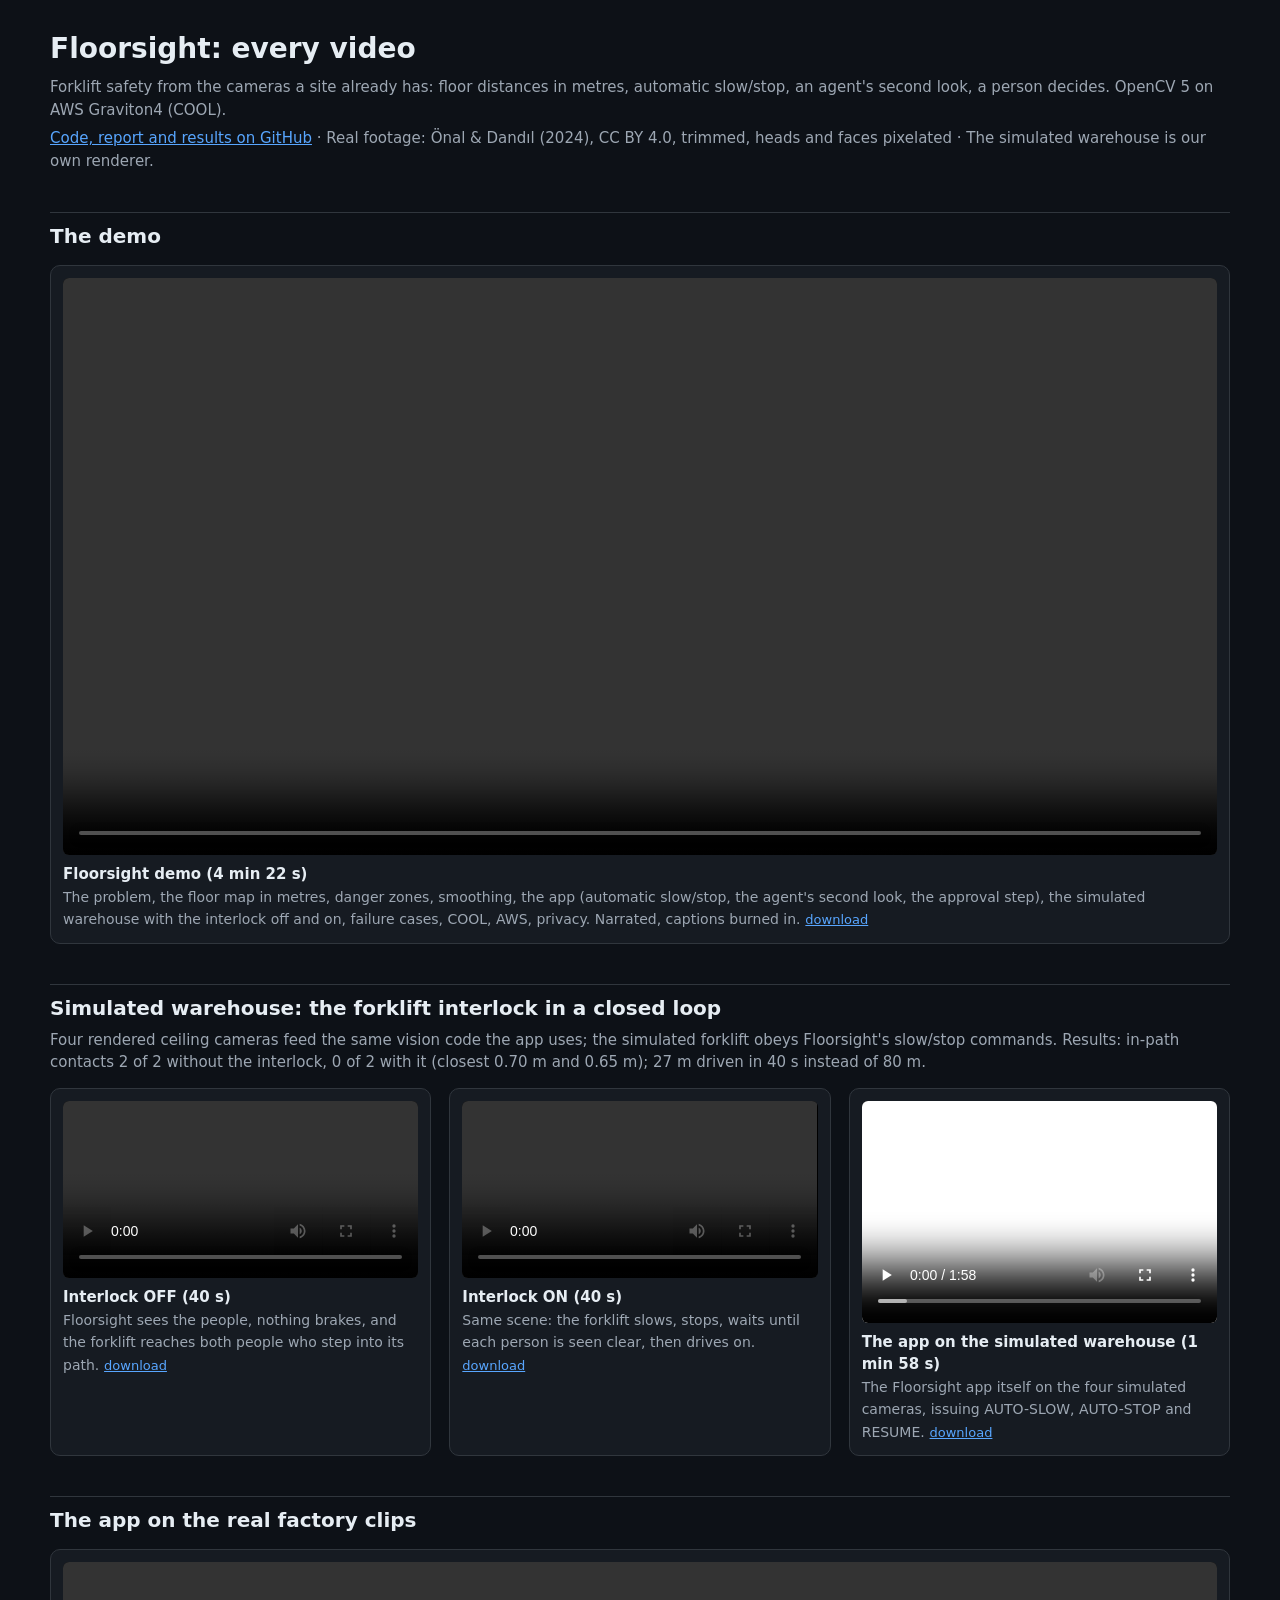
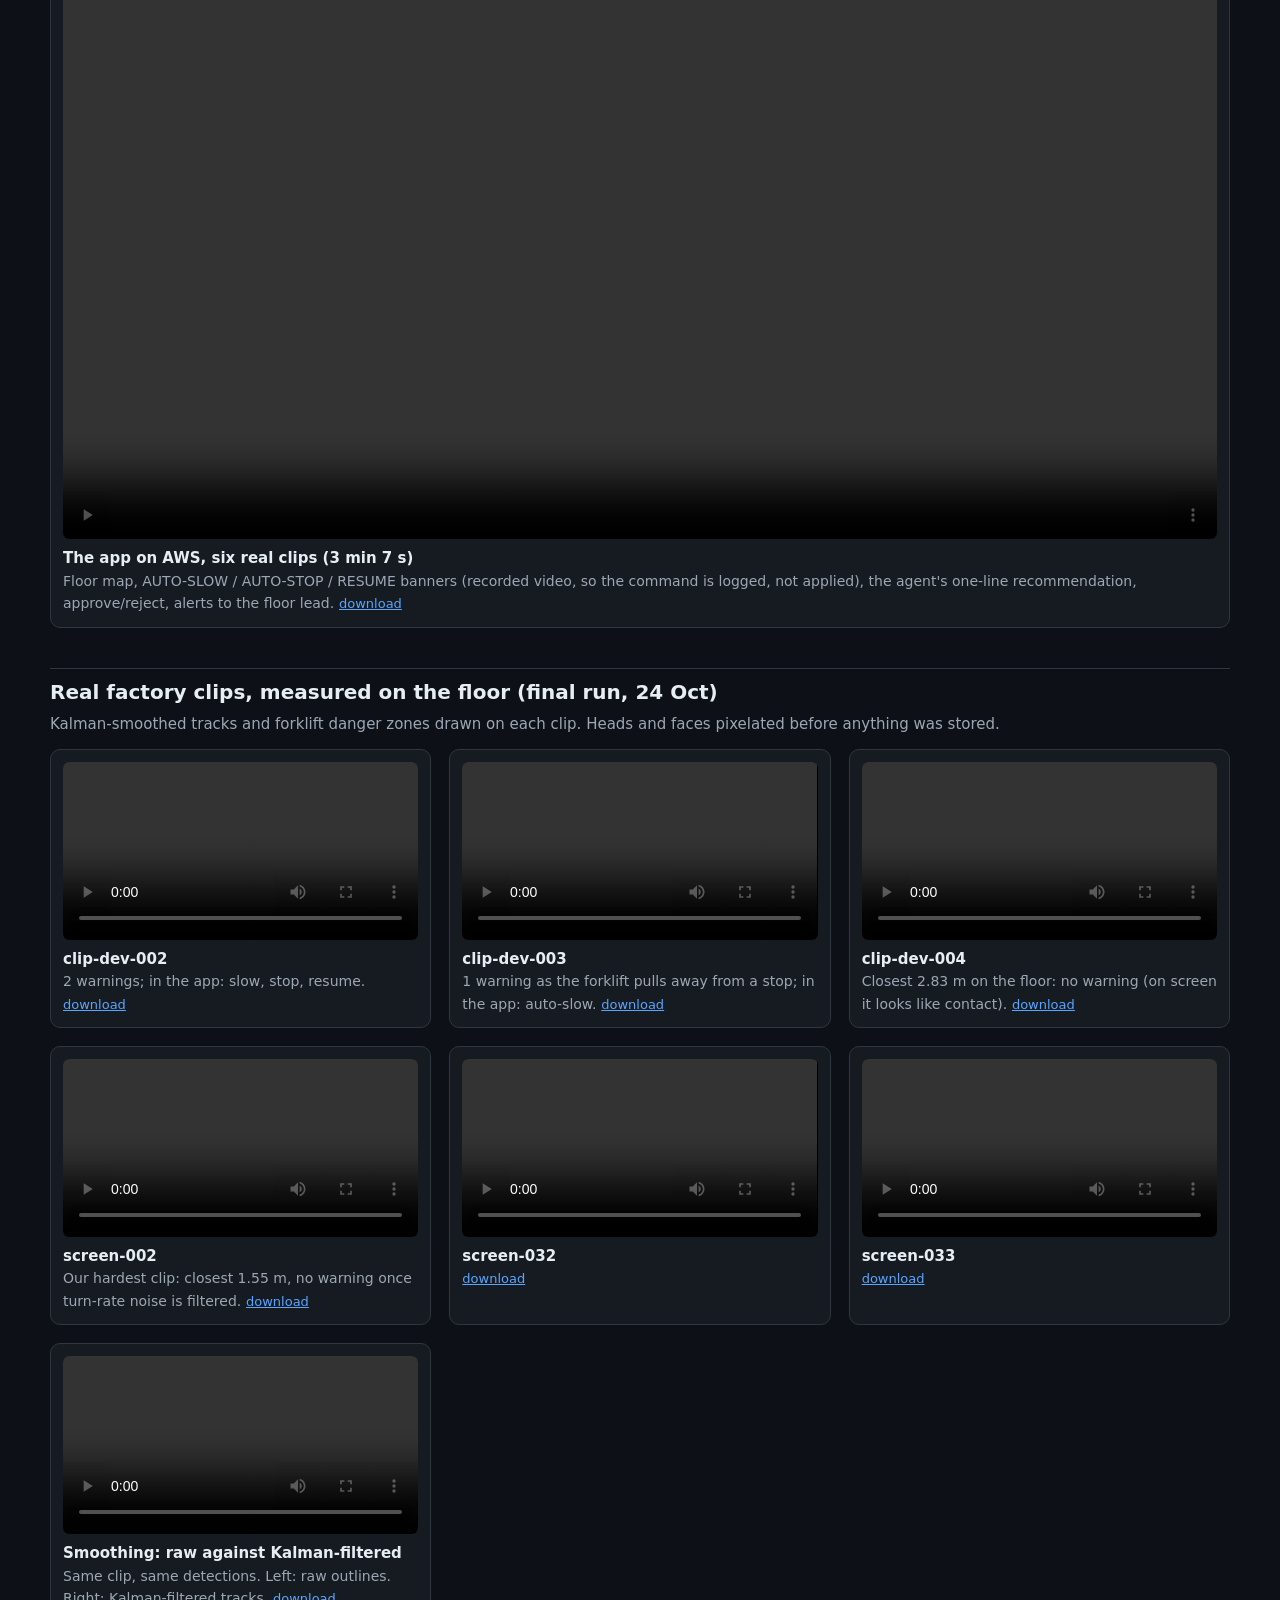
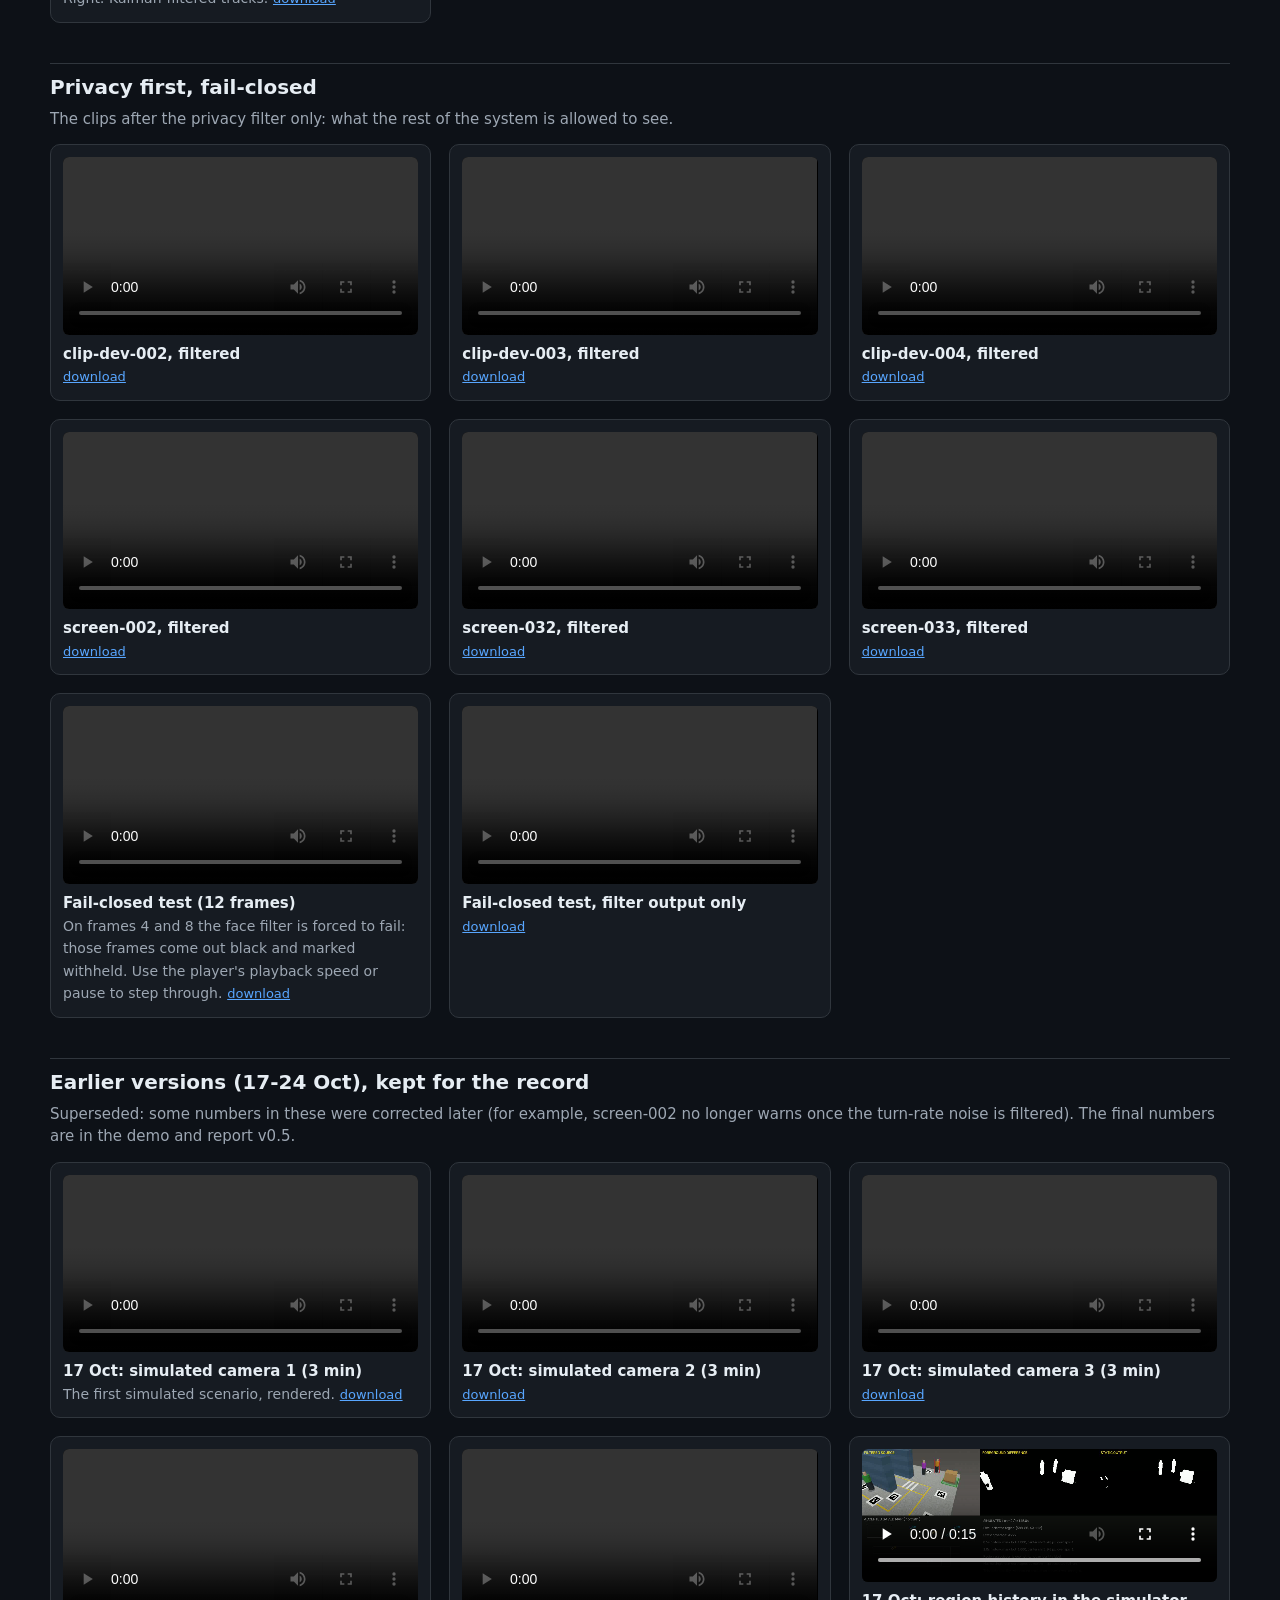
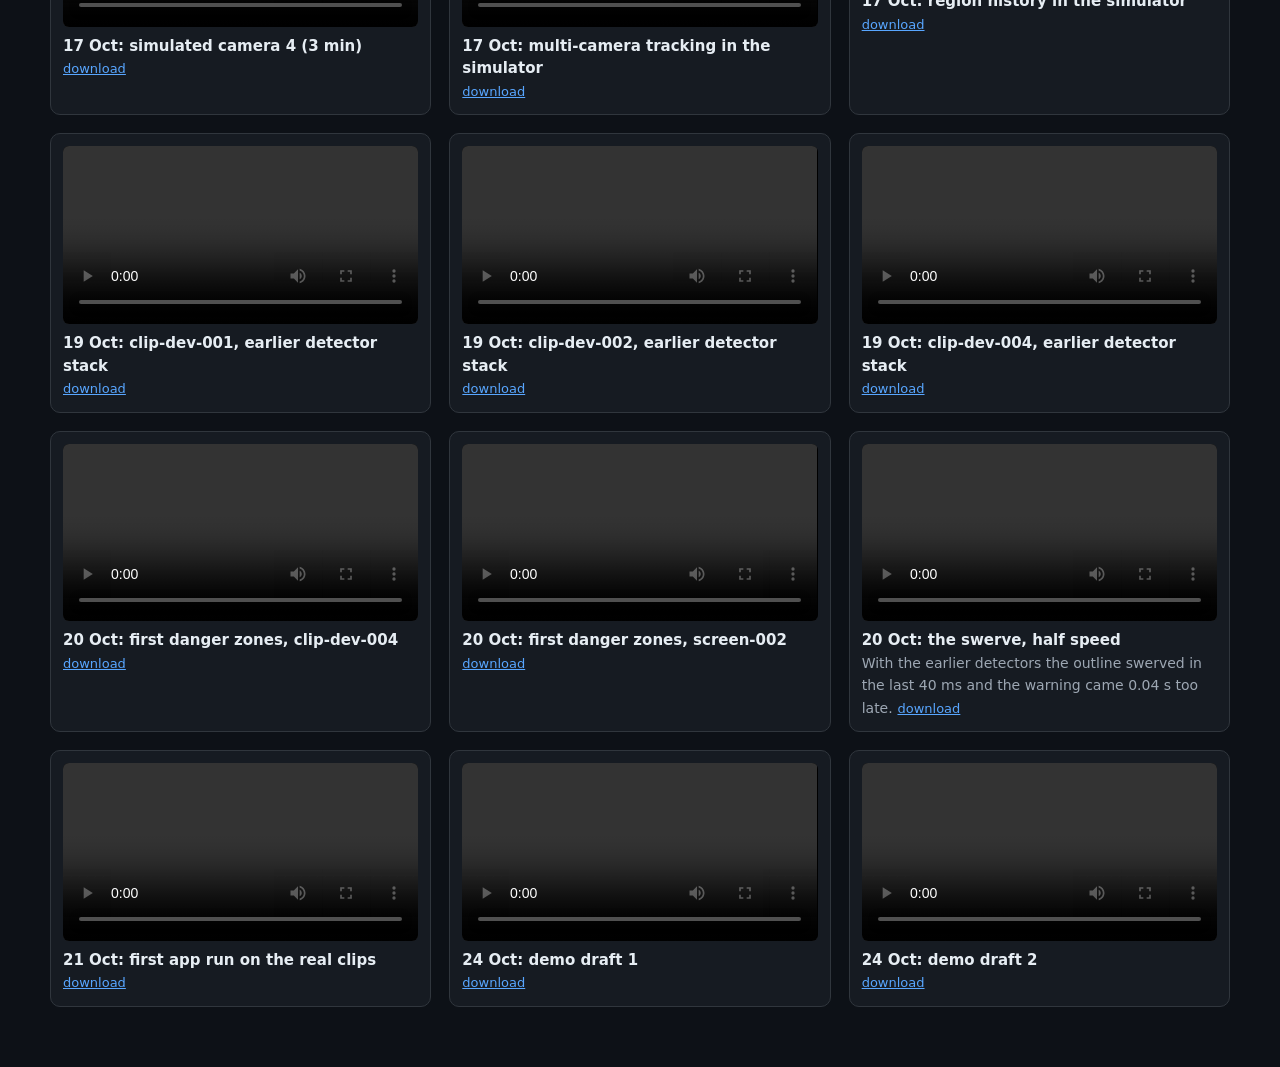
==== index.html @ c52cb573 "Show every video: browser player page, moving previews, playable simulator videos - README: a moving" ====
<!doctype html>
<html lang="en"><head><meta charset="utf-8"><meta name="viewport" content="width=device-width, initial-scale=1">
<title>Floorsight: every video</title>
<style>
  :root{color-scheme:dark}
  body{margin:0;background:#0d1117;color:#e6edf3;font:15px/1.5 system-ui,-apple-system,Segoe UI,Roboto,sans-serif}
  main{max-width:1180px;margin:0 auto;padding:28px 20px 60px}
  h1{font-size:28px;margin:0 0 6px} h2{font-size:20px;margin:40px 0 6px;padding-top:8px;border-top:1px solid #30363d}
  .lead{color:#9da7b3;margin:0 0 6px} a{color:#58a6ff}
  .grid{display:grid;grid-template-columns:repeat(auto-fill,minmax(340px,1fr));gap:18px;margin-top:14px}
  .grid.wide{grid-template-columns:1fr}
  figure{margin:0;background:#161b22;border:1px solid #30363d;border-radius:10px;padding:12px;scroll-margin-top:16px}
  figure:target{border-color:#58a6ff;box-shadow:0 0 0 2px #58a6ff55}
  video{width:100%;border-radius:6px;background:#000;display:block}
  figcaption{margin-top:8px} figcaption b{display:block} figcaption span{color:#9da7b3;font-size:14px}
  .dl{font-size:13px}
</style></head><body><main>
<h1>Floorsight: every video</h1>
<p class="lead">Forklift safety from the cameras a site already has: floor distances in metres, automatic slow/stop, an agent's
second look, a person decides. OpenCV 5 on AWS Graviton4 (COOL).</p>
<p class="lead"><a href= + REPO + >Code, report and results on GitHub</a> · Real footage: Önal &amp; Dandıl (2024), CC BY 4.0,
trimmed, heads and faces pixelated · The simulated warehouse is our own renderer.</p>

<h2>The demo</h2>
<div class="grid wide">
<figure id="demo"><video controls preload="metadata" playsinline src="videos/floorsight-demo.mp4"></video><figcaption><b>Floorsight demo (4 min 22 s)</b><span>The problem, the floor map in metres, danger zones, smoothing, the app (automatic slow/stop, the agent&#x27;s second look, the approval step), the simulated warehouse with the interlock off and on, failure cases, COOL, AWS, privacy. Narrated, captions burned in.</span> <a class="dl" href="videos/floorsight-demo.mp4" download>download</a></figcaption></figure>
</div>
<h2>Simulated warehouse: the forklift interlock in a closed loop</h2>
<p class="lead">Four rendered ceiling cameras feed the same vision code the app uses; the simulated forklift obeys Floorsight&#x27;s slow/stop commands. Results: in-path contacts 2 of 2 without the interlock, 0 of 2 with it (closest 0.70 m and 0.65 m); 27 m driven in 40 s instead of 80 m.</p>
<div class="grid">
<figure id="sim-off"><video controls preload="metadata" playsinline src="videos/simulator/interlock-off.mp4"></video><figcaption><b>Interlock OFF (40 s)</b><span>Floorsight sees the people, nothing brakes, and the forklift reaches both people who step into its path.</span> <a class="dl" href="videos/simulator/interlock-off.mp4" download>download</a></figcaption></figure>
<figure id="sim-on"><video controls preload="metadata" playsinline src="videos/simulator/interlock-on.mp4"></video><figcaption><b>Interlock ON (40 s)</b><span>Same scene: the forklift slows, stops, waits until each person is seen clear, then drives on.</span> <a class="dl" href="videos/simulator/interlock-on.mp4" download>download</a></figcaption></figure>
<figure id="app-sim"><video controls preload="metadata" playsinline src="videos/app/app-simulator.webm"></video><figcaption><b>The app on the simulated warehouse (1 min 58 s)</b><span>The Floorsight app itself on the four simulated cameras, issuing AUTO-SLOW, AUTO-STOP and RESUME.</span> <a class="dl" href="videos/app/app-simulator.webm" download>download</a></figcaption></figure>
</div>
<h2>The app on the real factory clips</h2>
<div class="grid wide">
<figure id="app-real"><video controls preload="metadata" playsinline src="videos/app/app-real-clips.webm"></video><figcaption><b>The app on AWS, six real clips (3 min 7 s)</b><span>Floor map, AUTO-SLOW / AUTO-STOP / RESUME banners (recorded video, so the command is logged, not applied), the agent&#x27;s one-line recommendation, approve/reject, alerts to the floor lead.</span> <a class="dl" href="videos/app/app-real-clips.webm" download>download</a></figcaption></figure>
</div>
<h2>Real factory clips, measured on the floor (final run, 24 Oct)</h2>
<p class="lead">Kalman-smoothed tracks and forklift danger zones drawn on each clip. Heads and faces pixelated before anything was stored.</p>
<div class="grid">
<figure id="overlay-clip-dev-002"><video controls preload="metadata" playsinline src="videos/real-clips/clip-dev-002-overlay.mp4"></video><figcaption><b>clip-dev-002</b><span>2 warnings; in the app: slow, stop, resume.</span> <a class="dl" href="videos/real-clips/clip-dev-002-overlay.mp4" download>download</a></figcaption></figure>
<figure id="overlay-clip-dev-003"><video controls preload="metadata" playsinline src="videos/real-clips/clip-dev-003-overlay.mp4"></video><figcaption><b>clip-dev-003</b><span>1 warning as the forklift pulls away from a stop; in the app: auto-slow.</span> <a class="dl" href="videos/real-clips/clip-dev-003-overlay.mp4" download>download</a></figcaption></figure>
<figure id="overlay-clip-dev-004"><video controls preload="metadata" playsinline src="videos/real-clips/clip-dev-004-overlay.mp4"></video><figcaption><b>clip-dev-004</b><span>Closest 2.83 m on the floor: no warning (on screen it looks like contact).</span> <a class="dl" href="videos/real-clips/clip-dev-004-overlay.mp4" download>download</a></figcaption></figure>
<figure id="overlay-screen-002"><video controls preload="metadata" playsinline src="videos/real-clips/screen-002-overlay.mp4"></video><figcaption><b>screen-002</b><span>Our hardest clip: closest 1.55 m, no warning once turn-rate noise is filtered.</span> <a class="dl" href="videos/real-clips/screen-002-overlay.mp4" download>download</a></figcaption></figure>
<figure id="overlay-screen-032"><video controls preload="metadata" playsinline src="videos/real-clips/screen-032-overlay.mp4"></video><figcaption><b>screen-032</b> <a class="dl" href="videos/real-clips/screen-032-overlay.mp4" download>download</a></figcaption></figure>
<figure id="overlay-screen-033"><video controls preload="metadata" playsinline src="videos/real-clips/screen-033-overlay.mp4"></video><figcaption><b>screen-033</b> <a class="dl" href="videos/real-clips/screen-033-overlay.mp4" download>download</a></figcaption></figure>
<figure id="smoothing"><video controls preload="metadata" playsinline src="videos/smoothing/screen-002-raw-vs-smoothed.mp4"></video><figcaption><b>Smoothing: raw against Kalman-filtered</b><span>Same clip, same detections. Left: raw outlines. Right: Kalman-filtered tracks.</span> <a class="dl" href="videos/smoothing/screen-002-raw-vs-smoothed.mp4" download>download</a></figcaption></figure>
</div>
<h2>Privacy first, fail-closed</h2>
<p class="lead">The clips after the privacy filter only: what the rest of the system is allowed to see.</p>
<div class="grid">
<figure id="filtered-clip-dev-002"><video controls preload="metadata" playsinline src="videos/real-clips/privacy-filtered/clip-dev-002-filtered.mp4"></video><figcaption><b>clip-dev-002, filtered</b> <a class="dl" href="videos/real-clips/privacy-filtered/clip-dev-002-filtered.mp4" download>download</a></figcaption></figure>
<figure id="filtered-clip-dev-003"><video controls preload="metadata" playsinline src="videos/real-clips/privacy-filtered/clip-dev-003-filtered.mp4"></video><figcaption><b>clip-dev-003, filtered</b> <a class="dl" href="videos/real-clips/privacy-filtered/clip-dev-003-filtered.mp4" download>download</a></figcaption></figure>
<figure id="filtered-clip-dev-004"><video controls preload="metadata" playsinline src="videos/real-clips/privacy-filtered/clip-dev-004-filtered.mp4"></video><figcaption><b>clip-dev-004, filtered</b> <a class="dl" href="videos/real-clips/privacy-filtered/clip-dev-004-filtered.mp4" download>download</a></figcaption></figure>
<figure id="filtered-screen-002"><video controls preload="metadata" playsinline src="videos/real-clips/privacy-filtered/screen-002-filtered.mp4"></video><figcaption><b>screen-002, filtered</b> <a class="dl" href="videos/real-clips/privacy-filtered/screen-002-filtered.mp4" download>download</a></figcaption></figure>
<figure id="filtered-screen-032"><video controls preload="metadata" playsinline src="videos/real-clips/privacy-filtered/screen-032-filtered.mp4"></video><figcaption><b>screen-032, filtered</b> <a class="dl" href="videos/real-clips/privacy-filtered/screen-032-filtered.mp4" download>download</a></figcaption></figure>
<figure id="filtered-screen-033"><video controls preload="metadata" playsinline src="videos/real-clips/privacy-filtered/screen-033-filtered.mp4"></video><figcaption><b>screen-033, filtered</b> <a class="dl" href="videos/real-clips/privacy-filtered/screen-033-filtered.mp4" download>download</a></figcaption></figure>
<figure id="fail-closed"><video controls preload="metadata" playsinline src="videos/real-clips/fail-closed-test-overlay.mp4"></video><figcaption><b>Fail-closed test (12 frames)</b><span>On frames 4 and 8 the face filter is forced to fail: those frames come out black and marked withheld. Use the player&#x27;s playback speed or pause to step through.</span> <a class="dl" href="videos/real-clips/fail-closed-test-overlay.mp4" download>download</a></figcaption></figure>
<figure id="fail-closed-filtered"><video controls preload="metadata" playsinline src="videos/real-clips/privacy-filtered/fail-closed-test-filtered.mp4"></video><figcaption><b>Fail-closed test, filter output only</b> <a class="dl" href="videos/real-clips/privacy-filtered/fail-closed-test-filtered.mp4" download>download</a></figcaption></figure>
</div>
<h2>Earlier versions (17-24 Oct), kept for the record</h2>
<p class="lead">Superseded: some numbers in these were corrected later (for example, screen-002 no longer warns once the turn-rate noise is filtered). The final numbers are in the demo and report v0.5.</p>
<div class="grid">
<figure id="cameras-demo_001"><video controls preload="metadata" playsinline src="videos/simulator/cameras-demo_001/cam1.mp4"></video><figcaption><b>17 Oct: simulated camera 1 (3 min)</b><span>The first simulated scenario, rendered.</span> <a class="dl" href="videos/simulator/cameras-demo_001/cam1.mp4" download>download</a></figcaption></figure>
<figure id="cameras-demo_001-cam2"><video controls preload="metadata" playsinline src="videos/simulator/cameras-demo_001/cam2.mp4"></video><figcaption><b>17 Oct: simulated camera 2 (3 min)</b> <a class="dl" href="videos/simulator/cameras-demo_001/cam2.mp4" download>download</a></figcaption></figure>
<figure id="cameras-demo_001-cam3"><video controls preload="metadata" playsinline src="videos/simulator/cameras-demo_001/cam3.mp4"></video><figcaption><b>17 Oct: simulated camera 3 (3 min)</b> <a class="dl" href="videos/simulator/cameras-demo_001/cam3.mp4" download>download</a></figcaption></figure>
<figure id="cameras-demo_001-cam4"><video controls preload="metadata" playsinline src="videos/simulator/cameras-demo_001/cam4.mp4"></video><figcaption><b>17 Oct: simulated camera 4 (3 min)</b> <a class="dl" href="videos/simulator/cameras-demo_001/cam4.mp4" download>download</a></figcaption></figure>
<figure id="e-2026-10-17-simulator-tracking"><video controls preload="metadata" playsinline src="videos/earlier/2026-10-17-simulator-tracking.mp4"></video><figcaption><b>17 Oct: multi-camera tracking in the simulator</b> <a class="dl" href="videos/earlier/2026-10-17-simulator-tracking.mp4" download>download</a></figcaption></figure>
<figure id="e-2026-10-17-simulator-region-history"><video controls preload="metadata" playsinline src="videos/earlier/2026-10-17-simulator-region-history.webm"></video><figcaption><b>17 Oct: region history in the simulator</b> <a class="dl" href="videos/earlier/2026-10-17-simulator-region-history.webm" download>download</a></figcaption></figure>
<figure id="e-2026-10-19-clip-dev-001-overlay"><video controls preload="metadata" playsinline src="videos/earlier/2026-10-19-clip-dev-001-overlay.mp4"></video><figcaption><b>19 Oct: clip-dev-001, earlier detector stack</b> <a class="dl" href="videos/earlier/2026-10-19-clip-dev-001-overlay.mp4" download>download</a></figcaption></figure>
<figure id="e-2026-10-19-clip-dev-002-overlay"><video controls preload="metadata" playsinline src="videos/earlier/2026-10-19-clip-dev-002-overlay.mp4"></video><figcaption><b>19 Oct: clip-dev-002, earlier detector stack</b> <a class="dl" href="videos/earlier/2026-10-19-clip-dev-002-overlay.mp4" download>download</a></figcaption></figure>
<figure id="e-2026-10-19-clip-dev-004-overlay"><video controls preload="metadata" playsinline src="videos/earlier/2026-10-19-clip-dev-004-overlay.mp4"></video><figcaption><b>19 Oct: clip-dev-004, earlier detector stack</b> <a class="dl" href="videos/earlier/2026-10-19-clip-dev-004-overlay.mp4" download>download</a></figcaption></figure>
<figure id="e-2026-10-20-clip-dev-004-zone"><video controls preload="metadata" playsinline src="videos/earlier/2026-10-20-clip-dev-004-zone.mp4"></video><figcaption><b>20 Oct: first danger zones, clip-dev-004</b> <a class="dl" href="videos/earlier/2026-10-20-clip-dev-004-zone.mp4" download>download</a></figcaption></figure>
<figure id="e-2026-10-20-screen-002-zone"><video controls preload="metadata" playsinline src="videos/earlier/2026-10-20-screen-002-zone.mp4"></video><figcaption><b>20 Oct: first danger zones, screen-002</b> <a class="dl" href="videos/earlier/2026-10-20-screen-002-zone.mp4" download>download</a></figcaption></figure>
<figure id="e-2026-10-20-screen-002-swerve-halfspeed"><video controls preload="metadata" playsinline src="videos/earlier/2026-10-20-screen-002-swerve-halfspeed.mp4"></video><figcaption><b>20 Oct: the swerve, half speed</b><span>With the earlier detectors the outline swerved in the last 40 ms and the warning came 0.04 s too late.</span> <a class="dl" href="videos/earlier/2026-10-20-screen-002-swerve-halfspeed.mp4" download>download</a></figcaption></figure>
<figure id="e-2026-10-21-app-run"><video controls preload="metadata" playsinline src="videos/earlier/2026-10-21-app-run.mp4"></video><figcaption><b>21 Oct: first app run on the real clips</b> <a class="dl" href="videos/earlier/2026-10-21-app-run.mp4" download>download</a></figcaption></figure>
<figure id="e-2026-10-24-demo-draft-1"><video controls preload="metadata" playsinline src="videos/earlier/2026-10-24-demo-draft-1.mp4"></video><figcaption><b>24 Oct: demo draft 1</b> <a class="dl" href="videos/earlier/2026-10-24-demo-draft-1.mp4" download>download</a></figcaption></figure>
<figure id="e-2026-10-24-demo-draft-2"><video controls preload="metadata" playsinline src="videos/earlier/2026-10-24-demo-draft-2.mp4"></video><figcaption><b>24 Oct: demo draft 2</b> <a class="dl" href="videos/earlier/2026-10-24-demo-draft-2.mp4" download>download</a></figcaption></figure>
</div>
</main></body></html>
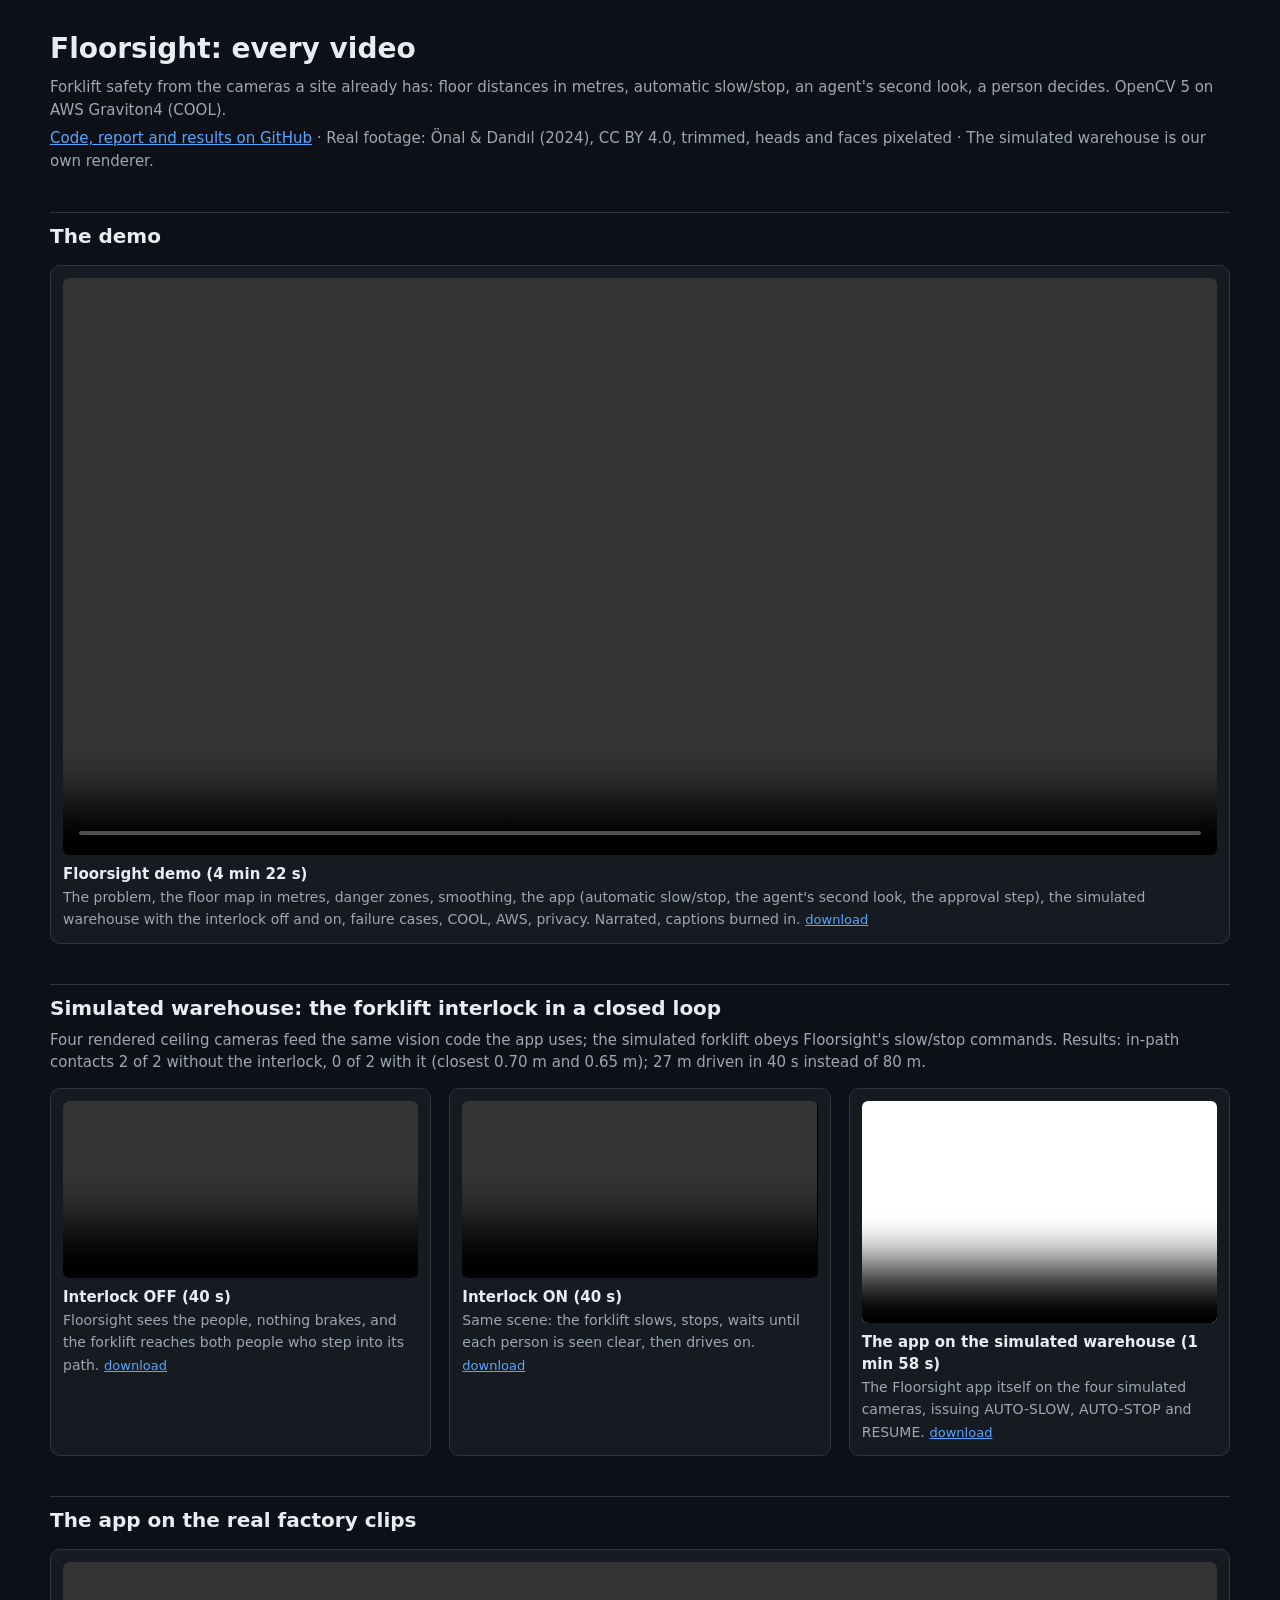
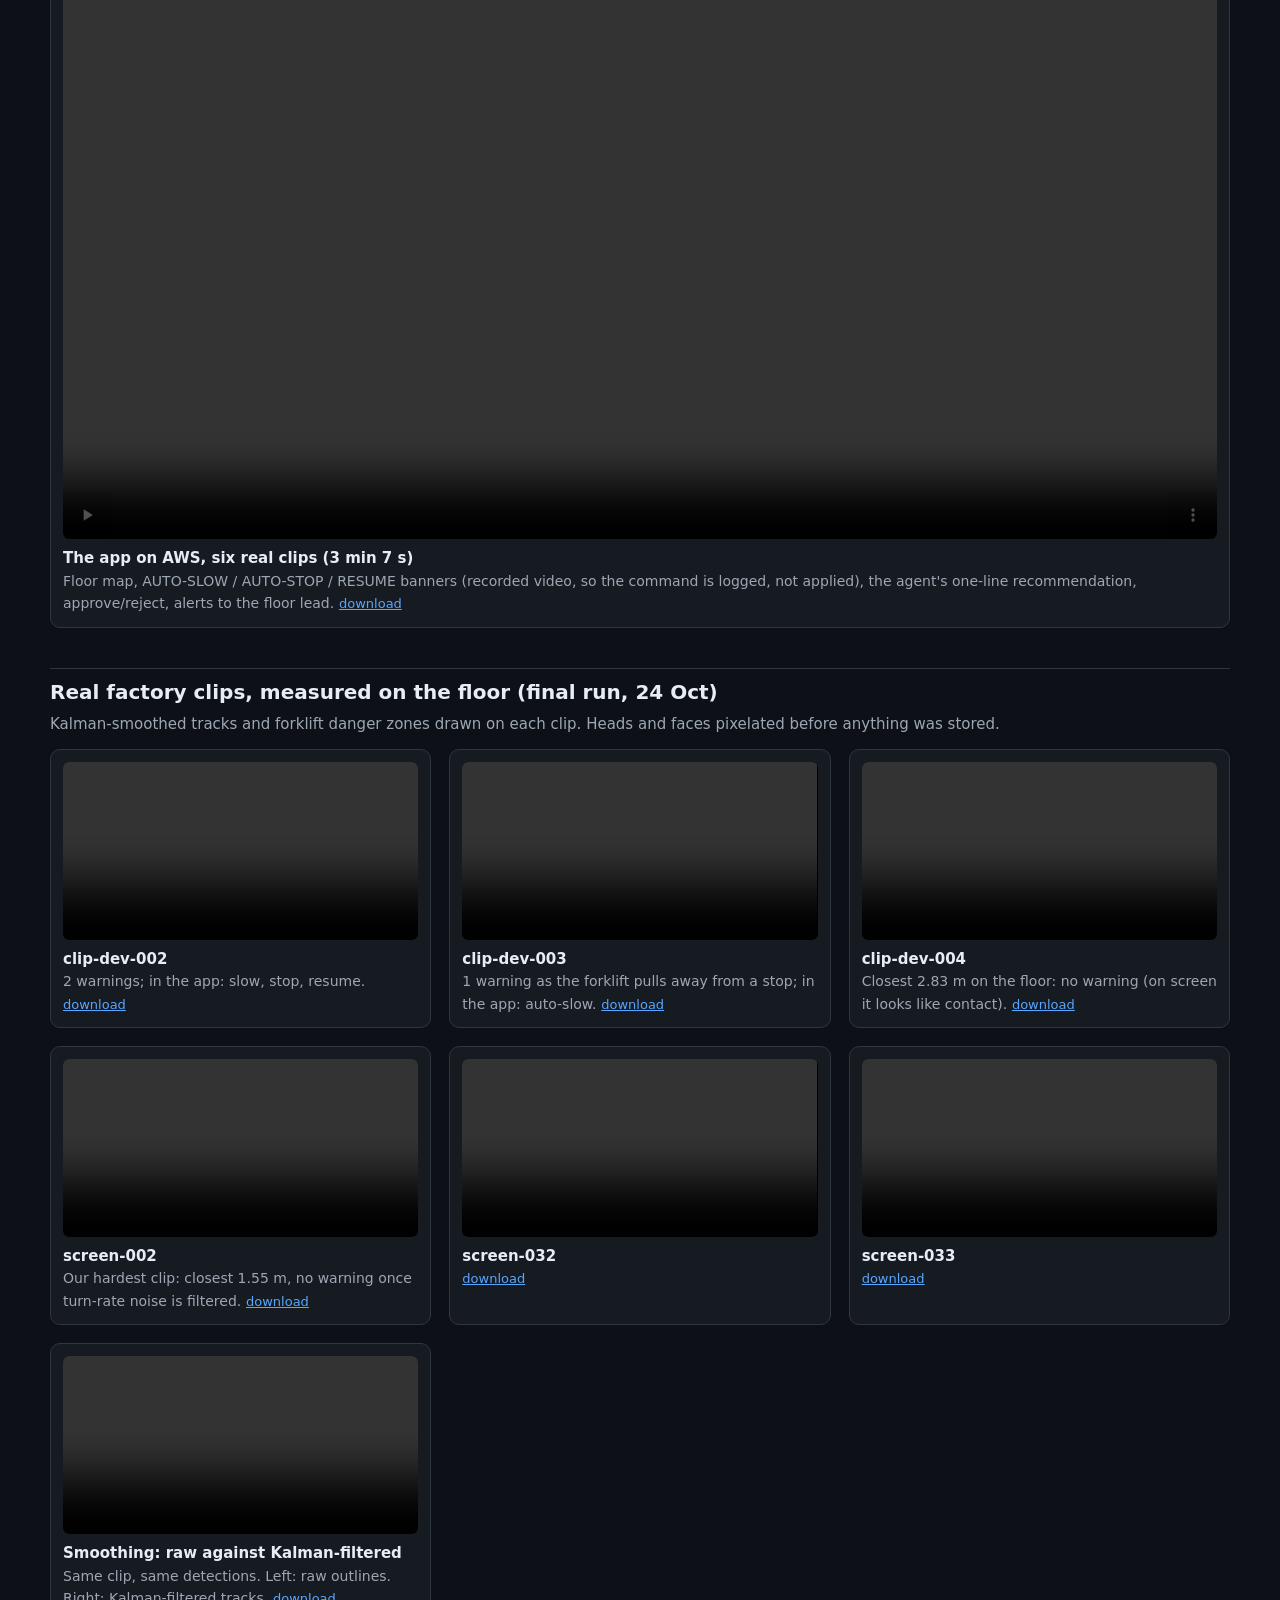
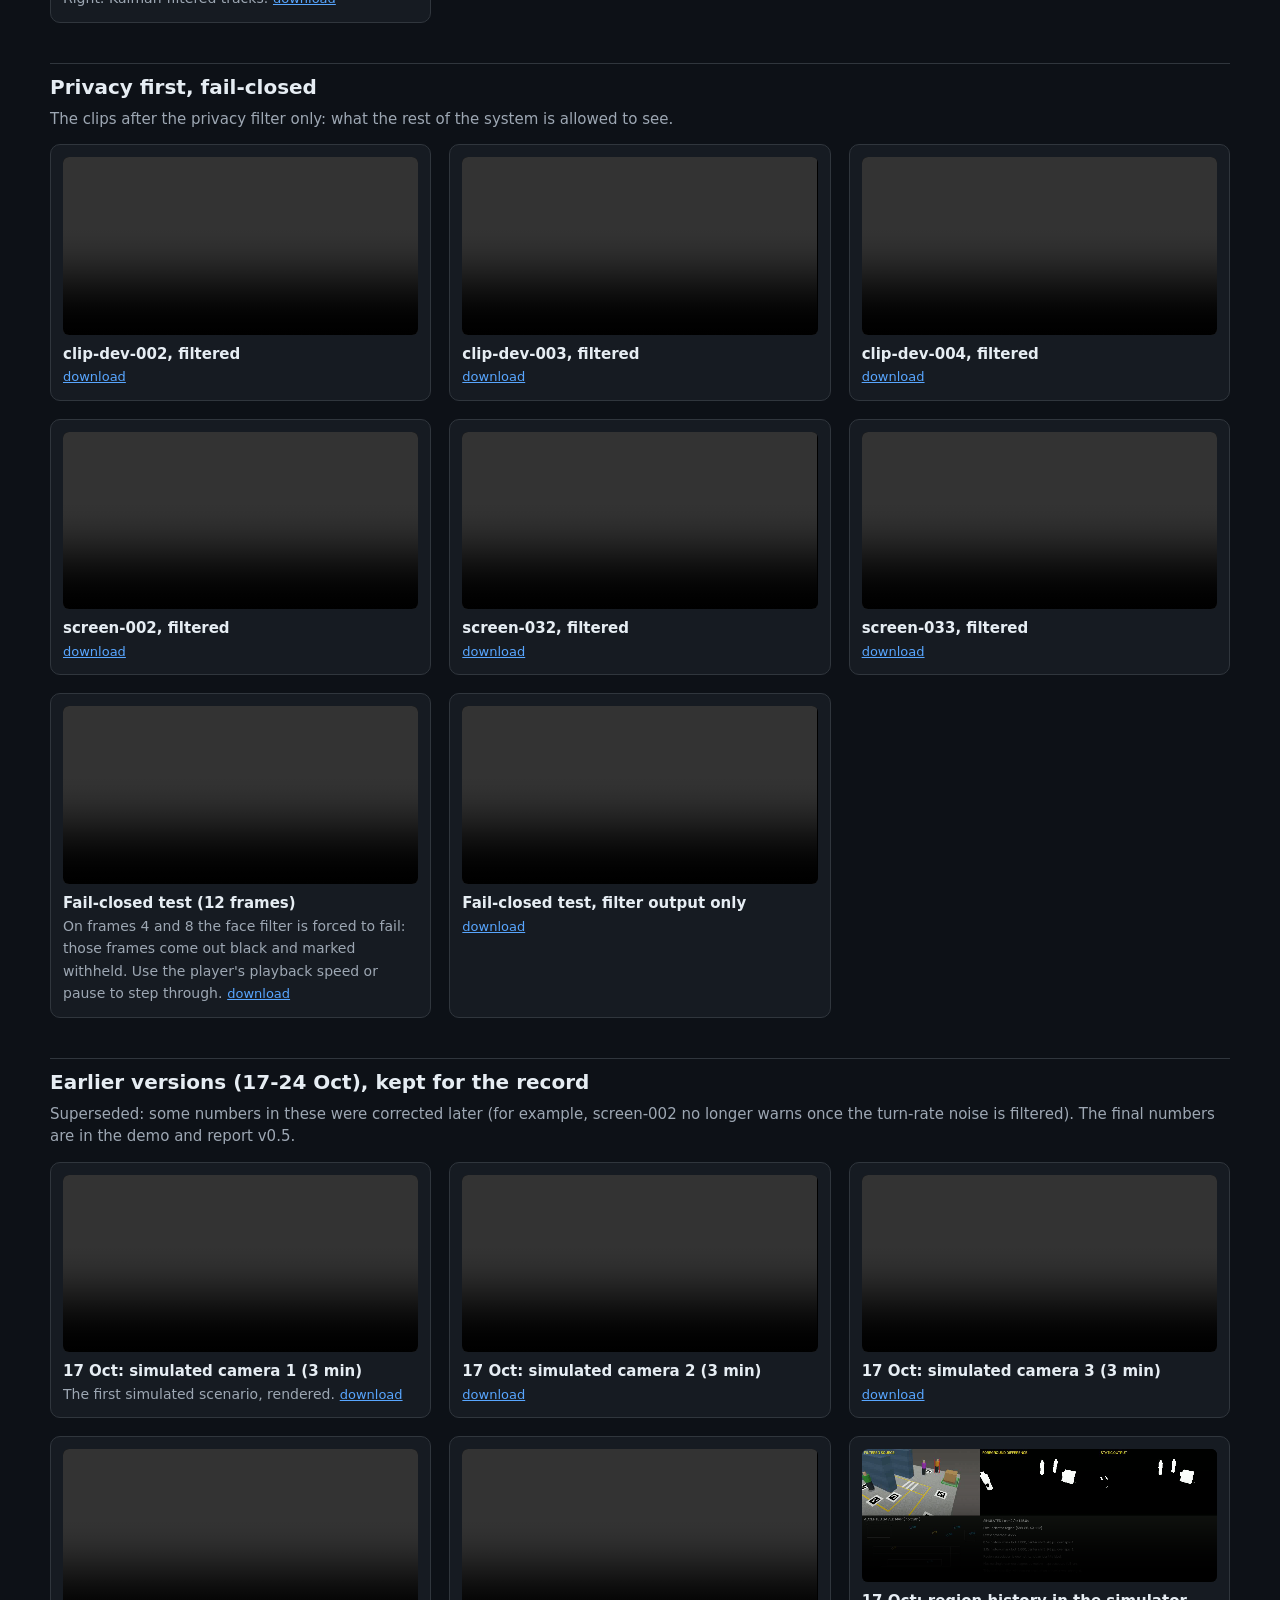
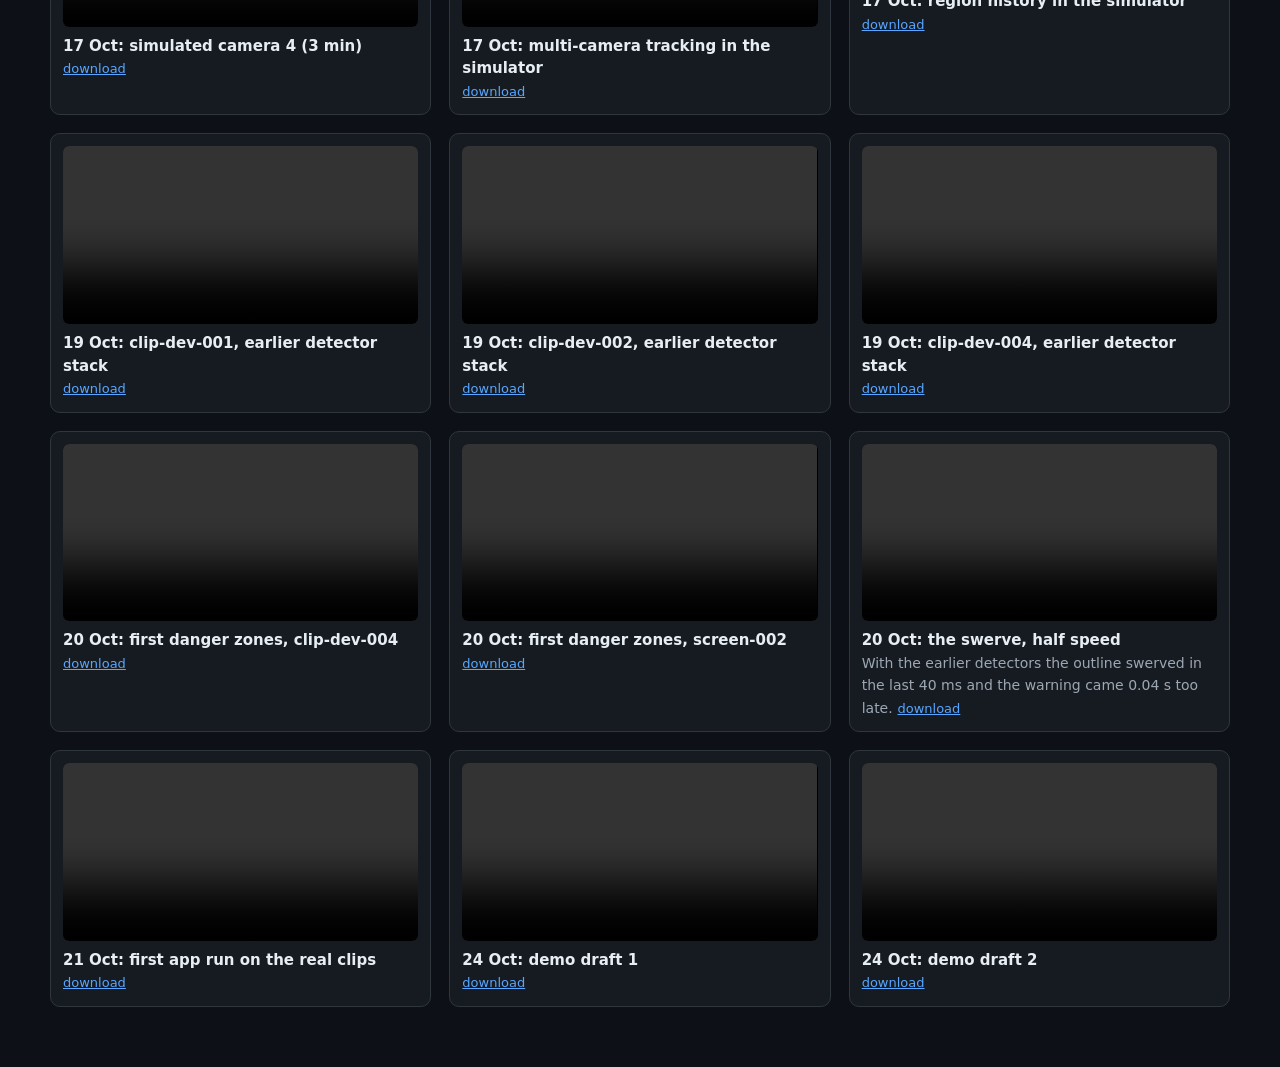
==== commit ca1861af: "Fix the findings of an independent code review (27 Oct) - Interlock: a floor-stage stop now waits un" ====
--- a/index.html
+++ b/index.html
@@ -7,7 +7,7 @@
   main{max-width:1180px;margin:0 auto;padding:28px 20px 60px}
   h1{font-size:28px;margin:0 0 6px} h2{font-size:20px;margin:40px 0 6px;padding-top:8px;border-top:1px solid #30363d}
   .lead{color:#9da7b3;margin:0 0 6px} a{color:#58a6ff}
-  .grid{display:grid;grid-template-columns:repeat(auto-fill,minmax(340px,1fr));gap:18px;margin-top:14px}
+  .grid{display:grid;grid-template-columns:repeat(auto-fill,minmax(min(340px,100%),1fr));gap:18px;margin-top:14px}
   .grid.wide{grid-template-columns:1fr}
   figure{margin:0;background:#161b22;border:1px solid #30363d;border-radius:10px;padding:12px;scroll-margin-top:16px}
   figure:target{border-color:#58a6ff;box-shadow:0 0 0 2px #58a6ff55}
@@ -18,7 +18,7 @@
 <h1>Floorsight: every video</h1>
 <p class="lead">Forklift safety from the cameras a site already has: floor distances in metres, automatic slow/stop, an agent's
 second look, a person decides. OpenCV 5 on AWS Graviton4 (COOL).</p>
-<p class="lead"><a href= + REPO + >Code, report and results on GitHub</a> · Real footage: Önal &amp; Dandıl (2024), CC BY 4.0,
+<p class="lead"><a href="https://github.com/tonystark101-debug/floorsight">Code, report and results on GitHub</a> · Real footage: Önal &amp; Dandıl (2024), CC BY 4.0,
 trimmed, heads and faces pixelated · The simulated warehouse is our own renderer.</p>
 
 <h2>The demo</h2>
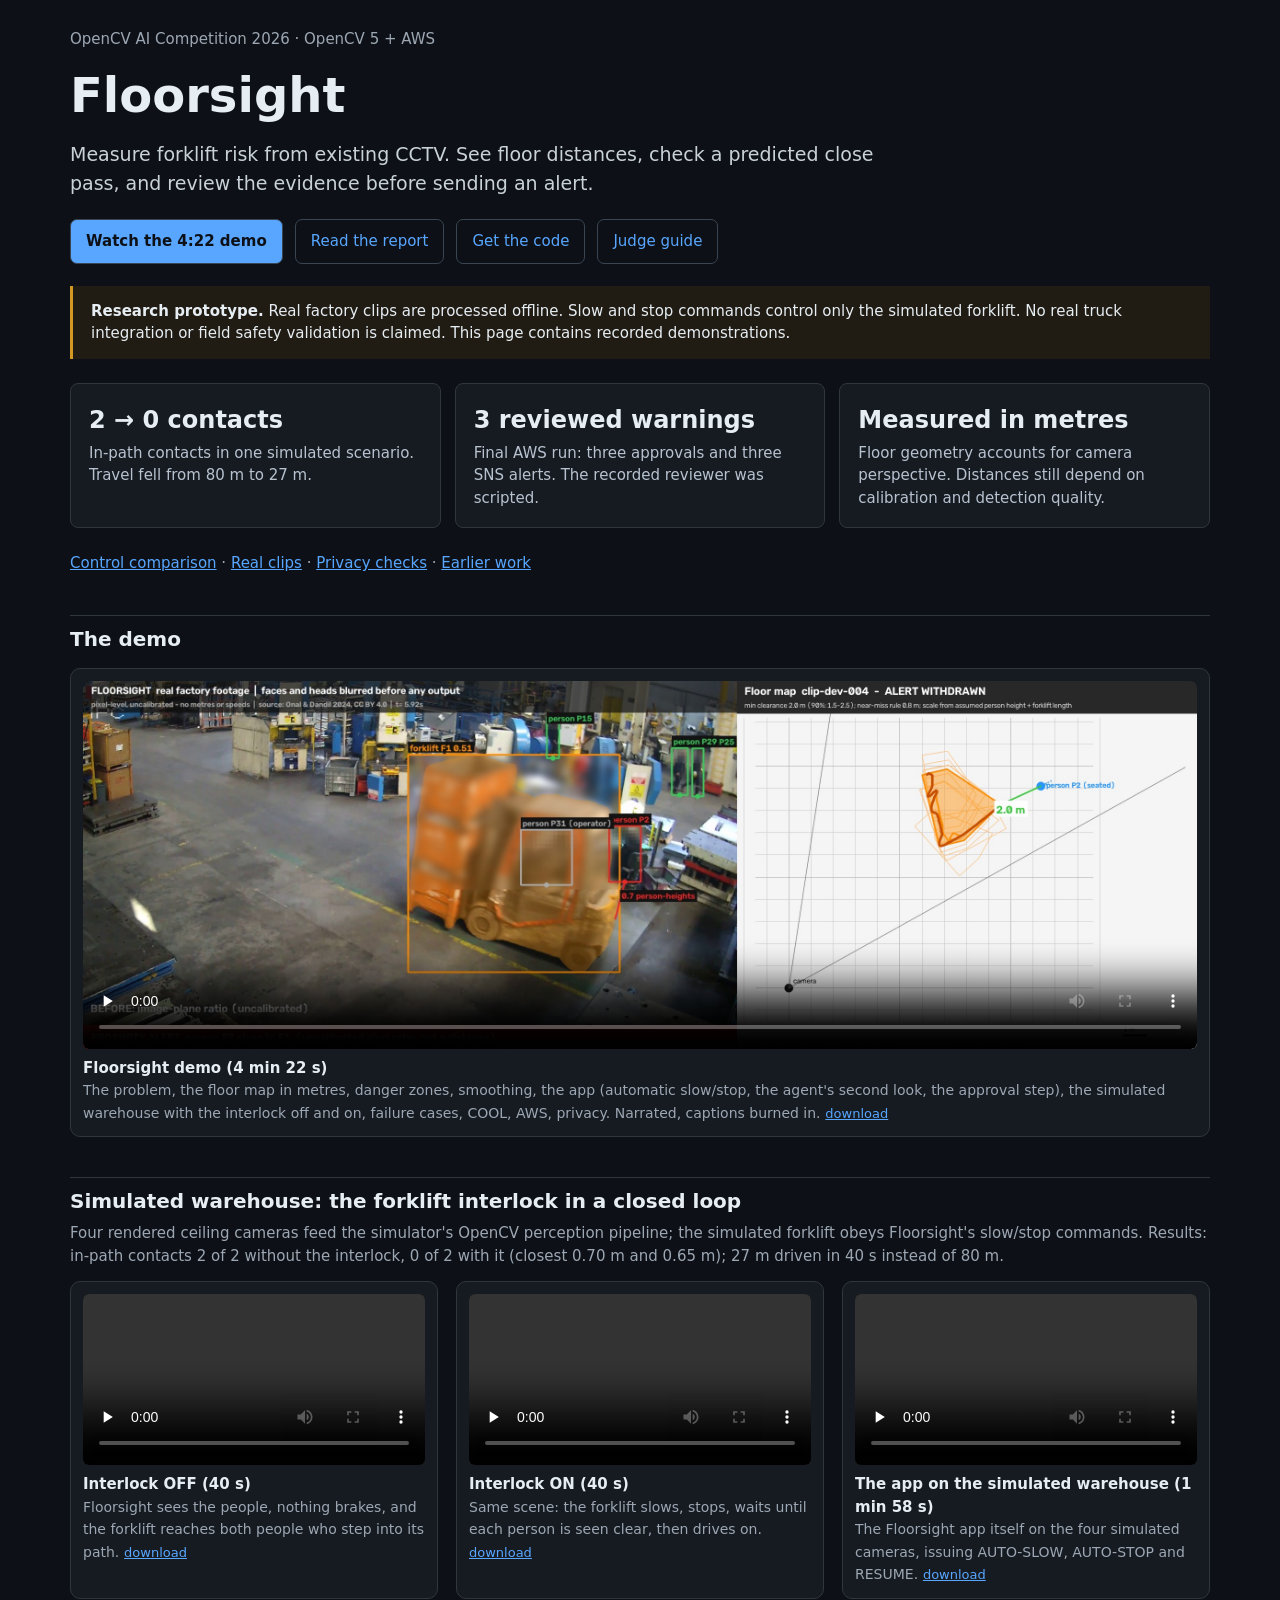
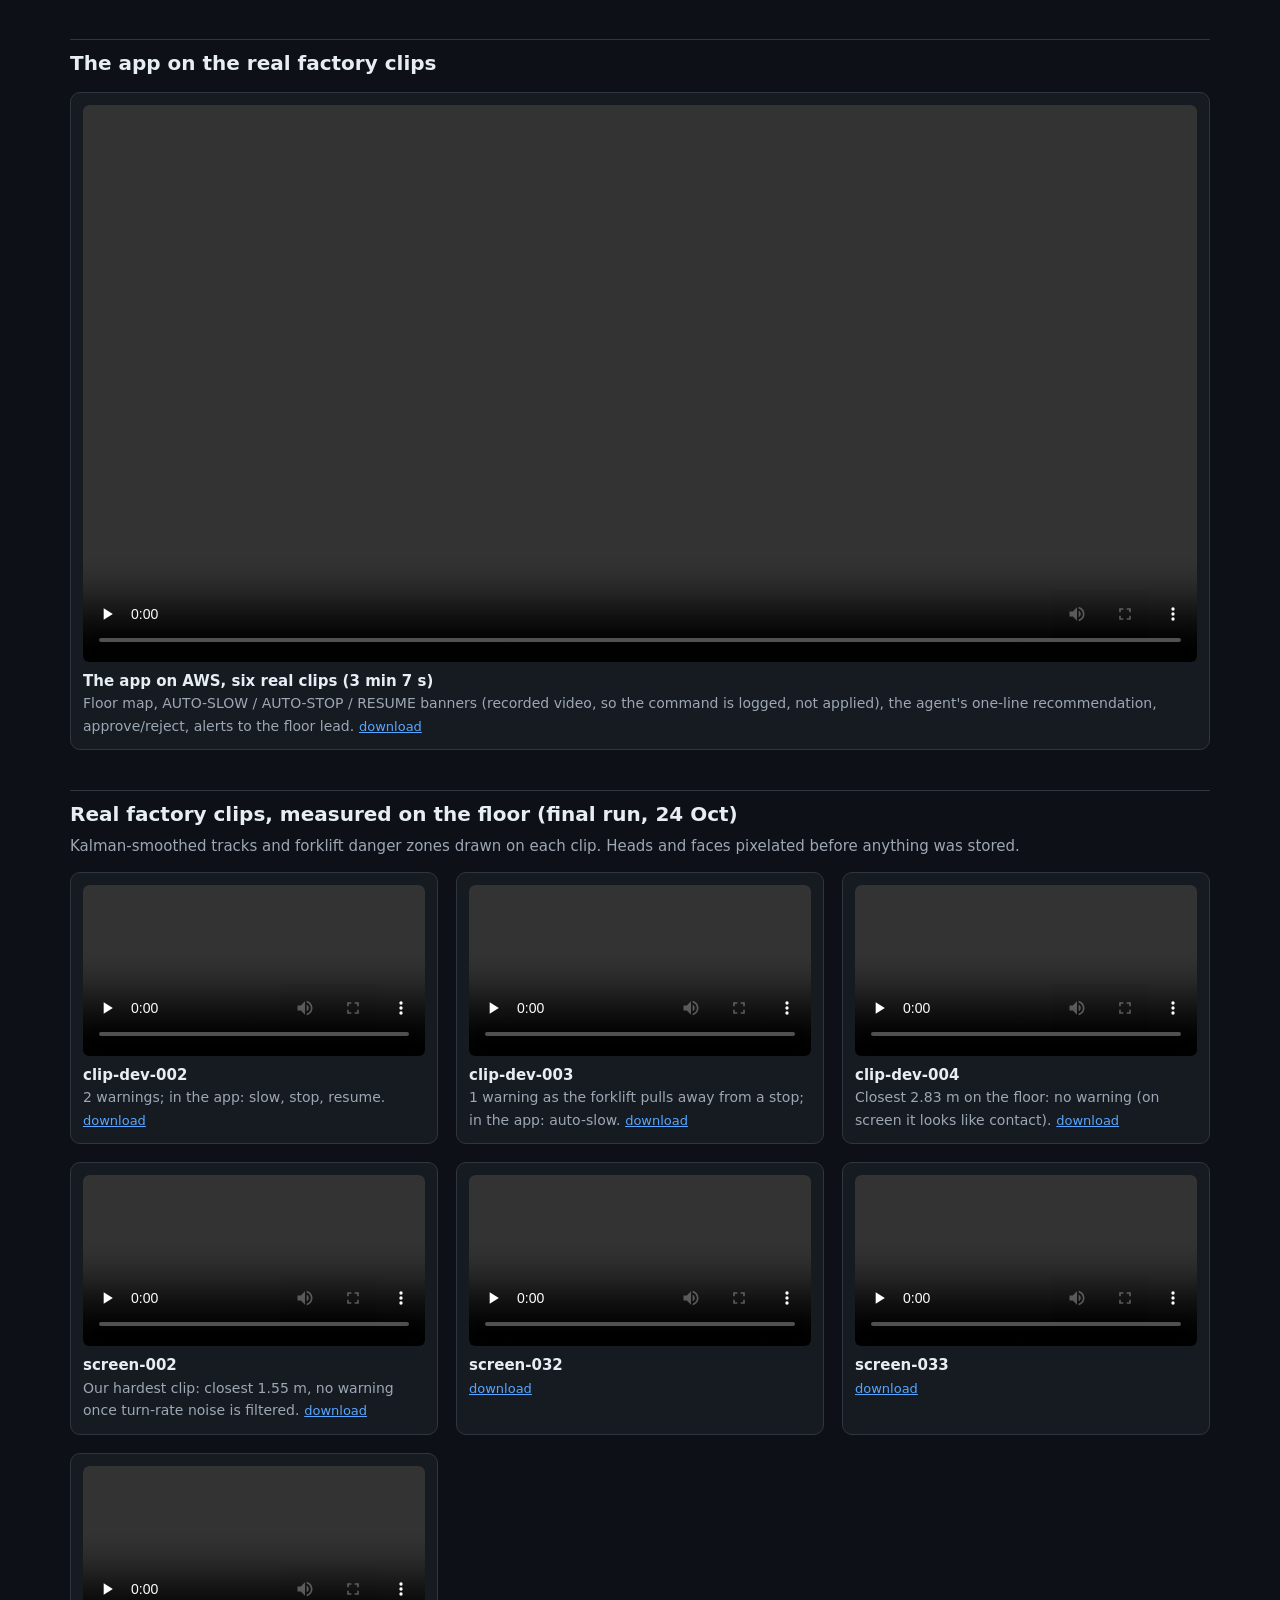
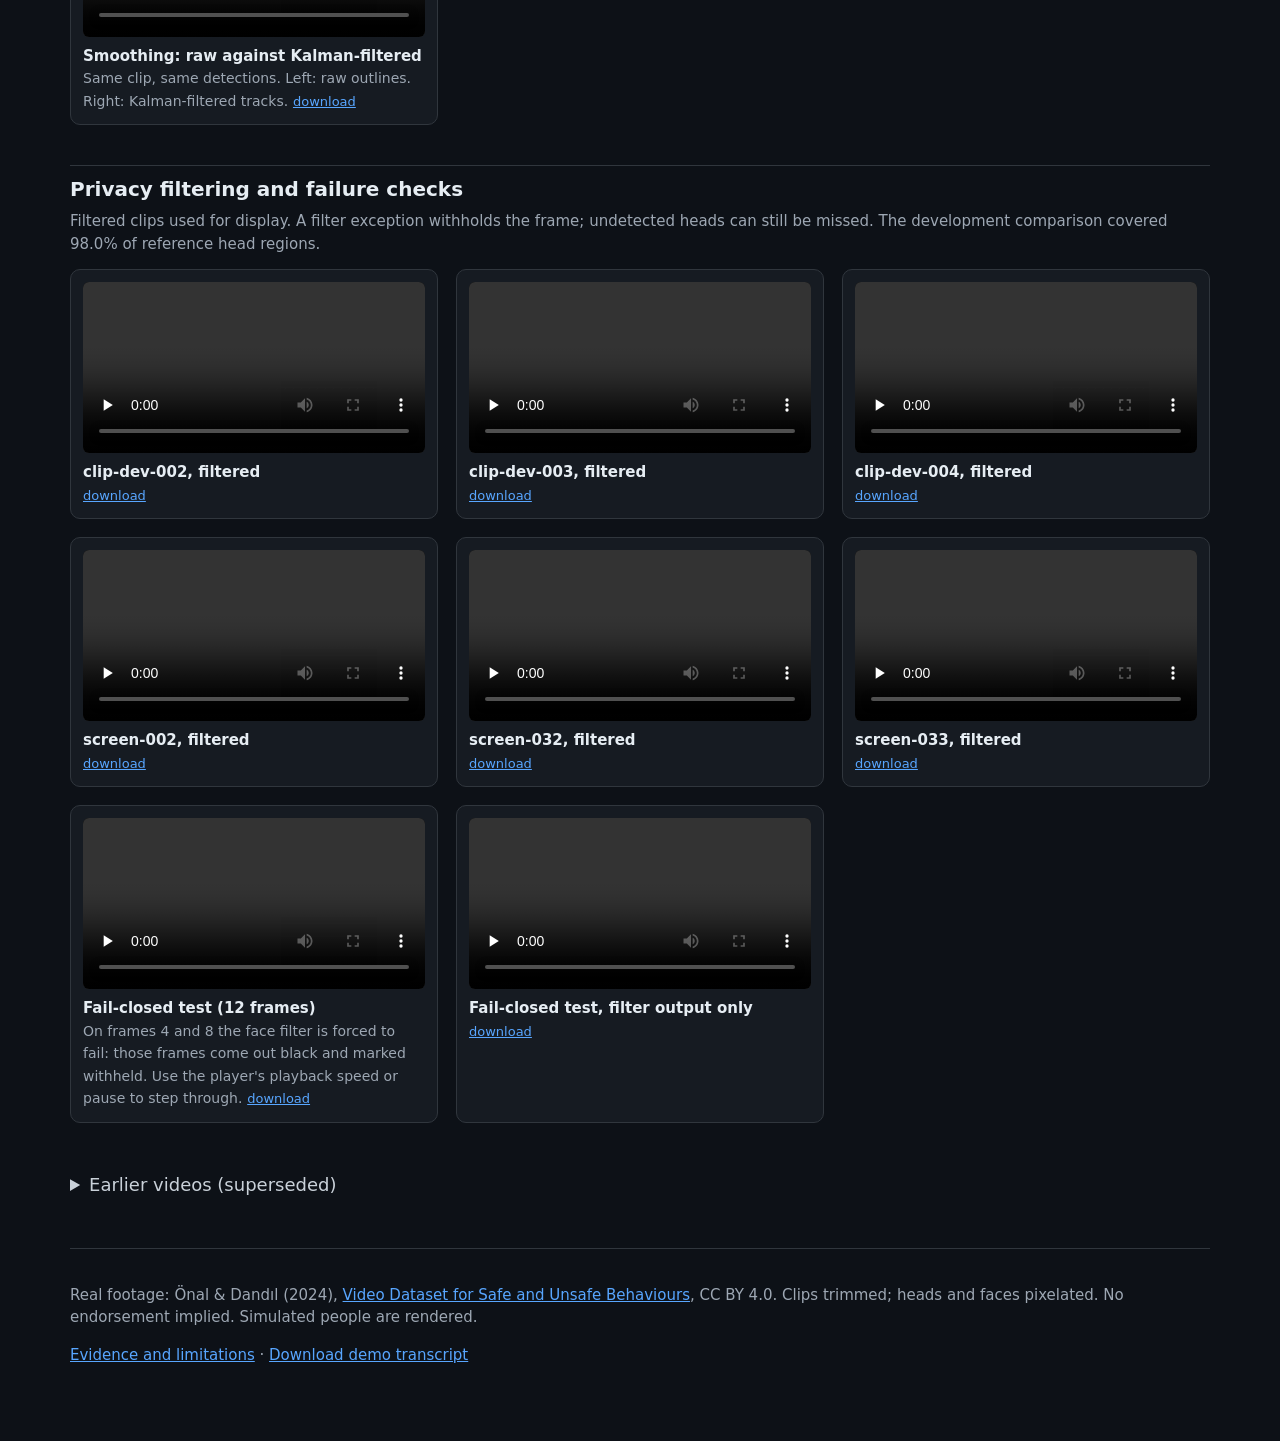
==== commit 40aef8b8: "Clarify competition evidence and fix demo reliability" ====
--- a/index.html
+++ b/index.html
@@ -1,81 +1,135 @@
 <!doctype html>
 <html lang="en"><head><meta charset="utf-8"><meta name="viewport" content="width=device-width, initial-scale=1">
-<title>Floorsight: every video</title>
+<title>Floorsight | Forklift risk from existing CCTV</title>
+<meta name="description" content="Measure forklift risk in metres, inspect the evidence, and review warnings. Watch the OpenCV 5 and AWS prototype on real recordings and a simulated warehouse.">
 <style>
   :root{color-scheme:dark}
   body{margin:0;background:#0d1117;color:#e6edf3;font:15px/1.5 system-ui,-apple-system,Segoe UI,Roboto,sans-serif}
   main{max-width:1180px;margin:0 auto;padding:28px 20px 60px}
   h1{font-size:28px;margin:0 0 6px} h2{font-size:20px;margin:40px 0 6px;padding-top:8px;border-top:1px solid #30363d}
   .lead{color:#9da7b3;margin:0 0 6px} a{color:#58a6ff}
-  .grid{display:grid;grid-template-columns:repeat(auto-fill,minmax(min(340px,100%),1fr));gap:18px;margin-top:14px}
+  .grid{display:grid;grid-template-columns:repeat(auto-fill,minmax(min(100%,340px),1fr));gap:18px;margin-top:14px}
   .grid.wide{grid-template-columns:1fr}
   figure{margin:0;background:#161b22;border:1px solid #30363d;border-radius:10px;padding:12px;scroll-margin-top:16px}
   figure:target{border-color:#58a6ff;box-shadow:0 0 0 2px #58a6ff55}
   video{width:100%;border-radius:6px;background:#000;display:block}
   figcaption{margin-top:8px} figcaption b{display:block} figcaption span{color:#9da7b3;font-size:14px}
   .dl{font-size:13px}
-</style></head><body><main>
-<h1>Floorsight: every video</h1>
-<p class="lead">Forklift safety from the cameras a site already has: floor distances in metres, automatic slow/stop, an agent's
-second look, a person decides. OpenCV 5 on AWS Graviton4 (COOL).</p>
-<p class="lead"><a href="https://github.com/tonystark101-debug/floorsight">Code, report and results on GitHub</a> · Real footage: Önal &amp; Dandıl (2024), CC BY 4.0,
-trimmed, heads and faces pixelated · The simulated warehouse is our own renderer.</p>
+  html{scroll-behavior:smooth}
+  *{box-sizing:border-box}
+  h1{font-size:clamp(30px,5vw,48px);line-height:1.1;margin:18px 0}
+  .intro{max-width:820px;font-size:19px;color:#c9d1d9}
+  nav{display:flex;gap:12px;flex-wrap:wrap;margin:22px 0}
+  nav a{padding:10px 15px;border:1px solid #394553;border-radius:7px;text-decoration:none}
+  nav a:first-child{background:#58a6ff;color:#0d1117;font-weight:700}
+  a:focus-visible,summary:focus-visible,video:focus-visible{outline:3px solid #ffd166;outline-offset:4px}
+  .notice{padding:14px 18px;border-left:3px solid #d29922;background:#211c13;margin:20px 0}
+  .results{display:grid;grid-template-columns:repeat(auto-fit,minmax(min(100%,210px),1fr));gap:14px;margin:24px 0}
+  .result{padding:18px;background:#161b22;border:1px solid #30363d;border-radius:8px}
+  .result strong{display:block;font-size:24px;margin-bottom:4px}
+  .result p{margin:0;color:#b8c2cf}
+  details{margin-top:36px}summary{cursor:pointer;font-size:18px;padding:12px 0;color:#c9d1d9}
+  .skip{position:absolute;left:16px;top:-80px;padding:10px;background:#fff;color:#000}
+  .skip:focus{top:8px}
+  .footer{margin-top:38px;padding-top:20px;border-top:1px solid #30363d;color:#9da7b3}
+  @media(prefers-reduced-motion:reduce){html{scroll-behavior:auto}}
+</style></head><body><a class="skip" href="#main">Skip to content</a><main id="main">
+<header>
+<p class="lead">OpenCV AI Competition 2026 · OpenCV 5 + AWS</p>
+<h1>Floorsight</h1>
+<p class="intro">Measure forklift risk from existing CCTV. See floor distances, check a predicted close pass, and review the evidence before sending an alert.</p>
+<nav aria-label="Project links">
+<a href="#demo">Watch the 4:22 demo</a>
+<a href="https://github.com/tonystark101-debug/floorsight/blob/main/docs/TECHNICAL_REPORT.md">Read the report</a>
+<a href="https://github.com/tonystark101-debug/floorsight">Get the code</a>
+<a href="https://github.com/tonystark101-debug/floorsight/blob/main/docs/JUDGING.md">Judge guide</a>
+</nav>
+<p class="notice"><strong>Research prototype.</strong> Real factory clips are processed offline. Slow and stop commands control only the simulated forklift. No real truck integration or field safety validation is claimed. This page contains recorded demonstrations.</p>
+</header>
+<section class="results" aria-label="Recorded results from 24 October">
+<div class="result"><strong>2 → 0 contacts</strong><p>In-path contacts in one simulated scenario. Travel fell from 80 m to 27 m.</p></div>
+<div class="result"><strong>3 reviewed warnings</strong><p>Final AWS run: three approvals and three SNS alerts. The recorded reviewer was scripted.</p></div>
+<div class="result"><strong>Measured in metres</strong><p>Floor geometry accounts for camera perspective. Distances still depend on calibration and detection quality.</p></div>
+</section>
+<p class="lead"><a href="#simulation">Control comparison</a> · <a href="#real-clips">Real clips</a> · <a href="#privacy">Privacy checks</a> · <a href="#archive">Earlier work</a></p>
+<h2>The demo</h2>
 
-<h2>The demo</h2>
 <div class="grid wide">
-<figure id="demo"><video controls preload="metadata" playsinline src="videos/floorsight-demo.mp4"></video><figcaption><b>Floorsight demo (4 min 22 s)</b><span>The problem, the floor map in metres, danger zones, smoothing, the app (automatic slow/stop, the agent&#x27;s second look, the approval step), the simulated warehouse with the interlock off and on, failure cases, COOL, AWS, privacy. Narrated, captions burned in.</span> <a class="dl" href="videos/floorsight-demo.mp4" download>download</a></figcaption></figure>
+<figure id="demo"><video aria-labelledby="demo-title" controls preload="none" playsinline poster="docs/report/figures/pixels-vs-floor-clip-dev-004.jpg" src="videos/floorsight-demo.mp4"><track kind="captions" src="videos/floorsight-demo.vtt" srclang="en" label="English"></video><figcaption><b id="demo-title">Floorsight demo (4 min 22 s)</b><span>The problem, the floor map in metres, danger zones, smoothing, the app (automatic slow/stop, the agent&#x27;s second look, the approval step), the simulated warehouse with the interlock off and on, failure cases, COOL, AWS, privacy. Narrated, captions burned in.</span> <a class="dl" href="videos/floorsight-demo.mp4" download>download</a></figcaption></figure>
 </div>
-<h2>Simulated warehouse: the forklift interlock in a closed loop</h2>
-<p class="lead">Four rendered ceiling cameras feed the same vision code the app uses; the simulated forklift obeys Floorsight&#x27;s slow/stop commands. Results: in-path contacts 2 of 2 without the interlock, 0 of 2 with it (closest 0.70 m and 0.65 m); 27 m driven in 40 s instead of 80 m.</p>
+<h2 id="simulation">Simulated warehouse: the forklift interlock in a closed loop</h2>
+<p class="lead">Four rendered ceiling cameras feed the simulator&#x27;s OpenCV perception pipeline; the simulated forklift obeys Floorsight&#x27;s slow/stop commands. Results: in-path contacts 2 of 2 without the interlock, 0 of 2 with it (closest 0.70 m and 0.65 m); 27 m driven in 40 s instead of 80 m.</p>
 <div class="grid">
-<figure id="sim-off"><video controls preload="metadata" playsinline src="videos/simulator/interlock-off.mp4"></video><figcaption><b>Interlock OFF (40 s)</b><span>Floorsight sees the people, nothing brakes, and the forklift reaches both people who step into its path.</span> <a class="dl" href="videos/simulator/interlock-off.mp4" download>download</a></figcaption></figure>
-<figure id="sim-on"><video controls preload="metadata" playsinline src="videos/simulator/interlock-on.mp4"></video><figcaption><b>Interlock ON (40 s)</b><span>Same scene: the forklift slows, stops, waits until each person is seen clear, then drives on.</span> <a class="dl" href="videos/simulator/interlock-on.mp4" download>download</a></figcaption></figure>
-<figure id="app-sim"><video controls preload="metadata" playsinline src="videos/app/app-simulator.webm"></video><figcaption><b>The app on the simulated warehouse (1 min 58 s)</b><span>The Floorsight app itself on the four simulated cameras, issuing AUTO-SLOW, AUTO-STOP and RESUME.</span> <a class="dl" href="videos/app/app-simulator.webm" download>download</a></figcaption></figure>
+<figure id="sim-off"><video aria-labelledby="sim-off-title" controls preload="none" playsinline src="videos/simulator/interlock-off.mp4"></video><figcaption><b id="sim-off-title">Interlock OFF (40 s)</b><span>Floorsight sees the people, nothing brakes, and the forklift reaches both people who step into its path.</span> <a class="dl" href="videos/simulator/interlock-off.mp4" download>download</a></figcaption></figure>
+<figure id="sim-on"><video aria-labelledby="sim-on-title" controls preload="none" playsinline src="videos/simulator/interlock-on.mp4"></video><figcaption><b id="sim-on-title">Interlock ON (40 s)</b><span>Same scene: the forklift slows, stops, waits until each person is seen clear, then drives on.</span> <a class="dl" href="videos/simulator/interlock-on.mp4" download>download</a></figcaption></figure>
+<figure id="app-sim"><video aria-labelledby="app-sim-title" controls preload="none" playsinline src="videos/app/app-simulator.webm"></video><figcaption><b id="app-sim-title">The app on the simulated warehouse (1 min 58 s)</b><span>The Floorsight app itself on the four simulated cameras, issuing AUTO-SLOW, AUTO-STOP and RESUME.</span> <a class="dl" href="videos/app/app-simulator.webm" download>download</a></figcaption></figure>
 </div>
 <h2>The app on the real factory clips</h2>
 <div class="grid wide">
-<figure id="app-real"><video controls preload="metadata" playsinline src="videos/app/app-real-clips.webm"></video><figcaption><b>The app on AWS, six real clips (3 min 7 s)</b><span>Floor map, AUTO-SLOW / AUTO-STOP / RESUME banners (recorded video, so the command is logged, not applied), the agent&#x27;s one-line recommendation, approve/reject, alerts to the floor lead.</span> <a class="dl" href="videos/app/app-real-clips.webm" download>download</a></figcaption></figure>
+<figure id="app-real"><video aria-labelledby="app-real-title" controls preload="none" playsinline src="videos/app/app-real-clips.webm"></video><figcaption><b id="app-real-title">The app on AWS, six real clips (3 min 7 s)</b><span>Floor map, AUTO-SLOW / AUTO-STOP / RESUME banners (recorded video, so the command is logged, not applied), the agent&#x27;s one-line recommendation, approve/reject, alerts to the floor lead.</span> <a class="dl" href="videos/app/app-real-clips.webm" download>download</a></figcaption></figure>
 </div>
-<h2>Real factory clips, measured on the floor (final run, 24 Oct)</h2>
+<h2 id="real-clips">Real factory clips, measured on the floor (final run, 24 Oct)</h2>
 <p class="lead">Kalman-smoothed tracks and forklift danger zones drawn on each clip. Heads and faces pixelated before anything was stored.</p>
 <div class="grid">
-<figure id="overlay-clip-dev-002"><video controls preload="metadata" playsinline src="videos/real-clips/clip-dev-002-overlay.mp4"></video><figcaption><b>clip-dev-002</b><span>2 warnings; in the app: slow, stop, resume.</span> <a class="dl" href="videos/real-clips/clip-dev-002-overlay.mp4" download>download</a></figcaption></figure>
-<figure id="overlay-clip-dev-003"><video controls preload="metadata" playsinline src="videos/real-clips/clip-dev-003-overlay.mp4"></video><figcaption><b>clip-dev-003</b><span>1 warning as the forklift pulls away from a stop; in the app: auto-slow.</span> <a class="dl" href="videos/real-clips/clip-dev-003-overlay.mp4" download>download</a></figcaption></figure>
-<figure id="overlay-clip-dev-004"><video controls preload="metadata" playsinline src="videos/real-clips/clip-dev-004-overlay.mp4"></video><figcaption><b>clip-dev-004</b><span>Closest 2.83 m on the floor: no warning (on screen it looks like contact).</span> <a class="dl" href="videos/real-clips/clip-dev-004-overlay.mp4" download>download</a></figcaption></figure>
-<figure id="overlay-screen-002"><video controls preload="metadata" playsinline src="videos/real-clips/screen-002-overlay.mp4"></video><figcaption><b>screen-002</b><span>Our hardest clip: closest 1.55 m, no warning once turn-rate noise is filtered.</span> <a class="dl" href="videos/real-clips/screen-002-overlay.mp4" download>download</a></figcaption></figure>
-<figure id="overlay-screen-032"><video controls preload="metadata" playsinline src="videos/real-clips/screen-032-overlay.mp4"></video><figcaption><b>screen-032</b> <a class="dl" href="videos/real-clips/screen-032-overlay.mp4" download>download</a></figcaption></figure>
-<figure id="overlay-screen-033"><video controls preload="metadata" playsinline src="videos/real-clips/screen-033-overlay.mp4"></video><figcaption><b>screen-033</b> <a class="dl" href="videos/real-clips/screen-033-overlay.mp4" download>download</a></figcaption></figure>
-<figure id="smoothing"><video controls preload="metadata" playsinline src="videos/smoothing/screen-002-raw-vs-smoothed.mp4"></video><figcaption><b>Smoothing: raw against Kalman-filtered</b><span>Same clip, same detections. Left: raw outlines. Right: Kalman-filtered tracks.</span> <a class="dl" href="videos/smoothing/screen-002-raw-vs-smoothed.mp4" download>download</a></figcaption></figure>
+<figure id="overlay-clip-dev-002"><video aria-labelledby="overlay-clip-dev-002-title" controls preload="none" playsinline src="videos/real-clips/clip-dev-002-overlay.mp4"></video><figcaption><b id="overlay-clip-dev-002-title">clip-dev-002</b><span>2 warnings; in the app: slow, stop, resume.</span> <a class="dl" href="videos/real-clips/clip-dev-002-overlay.mp4" download>download</a></figcaption></figure>
+<figure id="overlay-clip-dev-003"><video aria-labelledby="overlay-clip-dev-003-title" controls preload="none" playsinline src="videos/real-clips/clip-dev-003-overlay.mp4"></video><figcaption><b id="overlay-clip-dev-003-title">clip-dev-003</b><span>1 warning as the forklift pulls away from a stop; in the app: auto-slow.</span> <a class="dl" href="videos/real-clips/clip-dev-003-overlay.mp4" download>download</a></figcaption></figure>
+<figure id="overlay-clip-dev-004"><video aria-labelledby="overlay-clip-dev-004-title" controls preload="none" playsinline src="videos/real-clips/clip-dev-004-overlay.mp4"></video><figcaption><b id="overlay-clip-dev-004-title">clip-dev-004</b><span>Closest 2.83 m on the floor: no warning (on screen it looks like contact).</span> <a class="dl" href="videos/real-clips/clip-dev-004-overlay.mp4" download>download</a></figcaption></figure>
+<figure id="overlay-screen-002"><video aria-labelledby="overlay-screen-002-title" controls preload="none" playsinline src="videos/real-clips/screen-002-overlay.mp4"></video><figcaption><b id="overlay-screen-002-title">screen-002</b><span>Our hardest clip: closest 1.55 m, no warning once turn-rate noise is filtered.</span> <a class="dl" href="videos/real-clips/screen-002-overlay.mp4" download>download</a></figcaption></figure>
+<figure id="overlay-screen-032"><video aria-labelledby="overlay-screen-032-title" controls preload="none" playsinline src="videos/real-clips/screen-032-overlay.mp4"></video><figcaption><b id="overlay-screen-032-title">screen-032</b> <a class="dl" href="videos/real-clips/screen-032-overlay.mp4" download>download</a></figcaption></figure>
+<figure id="overlay-screen-033"><video aria-labelledby="overlay-screen-033-title" controls preload="none" playsinline src="videos/real-clips/screen-033-overlay.mp4"></video><figcaption><b id="overlay-screen-033-title">screen-033</b> <a class="dl" href="videos/real-clips/screen-033-overlay.mp4" download>download</a></figcaption></figure>
+<figure id="smoothing"><video aria-labelledby="smoothing-title" controls preload="none" playsinline src="videos/smoothing/screen-002-raw-vs-smoothed.mp4"></video><figcaption><b id="smoothing-title">Smoothing: raw against Kalman-filtered</b><span>Same clip, same detections. Left: raw outlines. Right: Kalman-filtered tracks.</span> <a class="dl" href="videos/smoothing/screen-002-raw-vs-smoothed.mp4" download>download</a></figcaption></figure>
 </div>
-<h2>Privacy first, fail-closed</h2>
-<p class="lead">The clips after the privacy filter only: what the rest of the system is allowed to see.</p>
+<h2 id="privacy">Privacy filtering and failure checks</h2>
+<p class="lead">Filtered clips used for display. A filter exception withholds the frame; undetected heads can still be missed. The development comparison covered 98.0% of reference head regions.</p>
 <div class="grid">
-<figure id="filtered-clip-dev-002"><video controls preload="metadata" playsinline src="videos/real-clips/privacy-filtered/clip-dev-002-filtered.mp4"></video><figcaption><b>clip-dev-002, filtered</b> <a class="dl" href="videos/real-clips/privacy-filtered/clip-dev-002-filtered.mp4" download>download</a></figcaption></figure>
-<figure id="filtered-clip-dev-003"><video controls preload="metadata" playsinline src="videos/real-clips/privacy-filtered/clip-dev-003-filtered.mp4"></video><figcaption><b>clip-dev-003, filtered</b> <a class="dl" href="videos/real-clips/privacy-filtered/clip-dev-003-filtered.mp4" download>download</a></figcaption></figure>
-<figure id="filtered-clip-dev-004"><video controls preload="metadata" playsinline src="videos/real-clips/privacy-filtered/clip-dev-004-filtered.mp4"></video><figcaption><b>clip-dev-004, filtered</b> <a class="dl" href="videos/real-clips/privacy-filtered/clip-dev-004-filtered.mp4" download>download</a></figcaption></figure>
-<figure id="filtered-screen-002"><video controls preload="metadata" playsinline src="videos/real-clips/privacy-filtered/screen-002-filtered.mp4"></video><figcaption><b>screen-002, filtered</b> <a class="dl" href="videos/real-clips/privacy-filtered/screen-002-filtered.mp4" download>download</a></figcaption></figure>
-<figure id="filtered-screen-032"><video controls preload="metadata" playsinline src="videos/real-clips/privacy-filtered/screen-032-filtered.mp4"></video><figcaption><b>screen-032, filtered</b> <a class="dl" href="videos/real-clips/privacy-filtered/screen-032-filtered.mp4" download>download</a></figcaption></figure>
-<figure id="filtered-screen-033"><video controls preload="metadata" playsinline src="videos/real-clips/privacy-filtered/screen-033-filtered.mp4"></video><figcaption><b>screen-033, filtered</b> <a class="dl" href="videos/real-clips/privacy-filtered/screen-033-filtered.mp4" download>download</a></figcaption></figure>
-<figure id="fail-closed"><video controls preload="metadata" playsinline src="videos/real-clips/fail-closed-test-overlay.mp4"></video><figcaption><b>Fail-closed test (12 frames)</b><span>On frames 4 and 8 the face filter is forced to fail: those frames come out black and marked withheld. Use the player&#x27;s playback speed or pause to step through.</span> <a class="dl" href="videos/real-clips/fail-closed-test-overlay.mp4" download>download</a></figcaption></figure>
-<figure id="fail-closed-filtered"><video controls preload="metadata" playsinline src="videos/real-clips/privacy-filtered/fail-closed-test-filtered.mp4"></video><figcaption><b>Fail-closed test, filter output only</b> <a class="dl" href="videos/real-clips/privacy-filtered/fail-closed-test-filtered.mp4" download>download</a></figcaption></figure>
+<figure id="filtered-clip-dev-002"><video aria-labelledby="filtered-clip-dev-002-title" controls preload="none" playsinline src="videos/real-clips/privacy-filtered/clip-dev-002-filtered.mp4"></video><figcaption><b id="filtered-clip-dev-002-title">clip-dev-002, filtered</b> <a class="dl" href="videos/real-clips/privacy-filtered/clip-dev-002-filtered.mp4" download>download</a></figcaption></figure>
+<figure id="filtered-clip-dev-003"><video aria-labelledby="filtered-clip-dev-003-title" controls preload="none" playsinline src="videos/real-clips/privacy-filtered/clip-dev-003-filtered.mp4"></video><figcaption><b id="filtered-clip-dev-003-title">clip-dev-003, filtered</b> <a class="dl" href="videos/real-clips/privacy-filtered/clip-dev-003-filtered.mp4" download>download</a></figcaption></figure>
+<figure id="filtered-clip-dev-004"><video aria-labelledby="filtered-clip-dev-004-title" controls preload="none" playsinline src="videos/real-clips/privacy-filtered/clip-dev-004-filtered.mp4"></video><figcaption><b id="filtered-clip-dev-004-title">clip-dev-004, filtered</b> <a class="dl" href="videos/real-clips/privacy-filtered/clip-dev-004-filtered.mp4" download>download</a></figcaption></figure>
+<figure id="filtered-screen-002"><video aria-labelledby="filtered-screen-002-title" controls preload="none" playsinline src="videos/real-clips/privacy-filtered/screen-002-filtered.mp4"></video><figcaption><b id="filtered-screen-002-title">screen-002, filtered</b> <a class="dl" href="videos/real-clips/privacy-filtered/screen-002-filtered.mp4" download>download</a></figcaption></figure>
+<figure id="filtered-screen-032"><video aria-labelledby="filtered-screen-032-title" controls preload="none" playsinline src="videos/real-clips/privacy-filtered/screen-032-filtered.mp4"></video><figcaption><b id="filtered-screen-032-title">screen-032, filtered</b> <a class="dl" href="videos/real-clips/privacy-filtered/screen-032-filtered.mp4" download>download</a></figcaption></figure>
+<figure id="filtered-screen-033"><video aria-labelledby="filtered-screen-033-title" controls preload="none" playsinline src="videos/real-clips/privacy-filtered/screen-033-filtered.mp4"></video><figcaption><b id="filtered-screen-033-title">screen-033, filtered</b> <a class="dl" href="videos/real-clips/privacy-filtered/screen-033-filtered.mp4" download>download</a></figcaption></figure>
+<figure id="fail-closed"><video aria-labelledby="fail-closed-title" controls preload="none" playsinline src="videos/real-clips/fail-closed-test-overlay.mp4"></video><figcaption><b id="fail-closed-title">Fail-closed test (12 frames)</b><span>On frames 4 and 8 the face filter is forced to fail: those frames come out black and marked withheld. Use the player&#x27;s playback speed or pause to step through.</span> <a class="dl" href="videos/real-clips/fail-closed-test-overlay.mp4" download>download</a></figcaption></figure>
+<figure id="fail-closed-filtered"><video aria-labelledby="fail-closed-filtered-title" controls preload="none" playsinline src="videos/real-clips/privacy-filtered/fail-closed-test-filtered.mp4"></video><figcaption><b id="fail-closed-filtered-title">Fail-closed test, filter output only</b> <a class="dl" href="videos/real-clips/privacy-filtered/fail-closed-test-filtered.mp4" download>download</a></figcaption></figure>
 </div>
-<h2>Earlier versions (17-24 Oct), kept for the record</h2>
-<p class="lead">Superseded: some numbers in these were corrected later (for example, screen-002 no longer warns once the turn-rate noise is filtered). The final numbers are in the demo and report v0.5.</p>
+<details id="archive"><summary>Earlier videos (superseded)</summary>
+<p class="lead">Superseded: some numbers in these were corrected later (for example, screen-002 no longer warns once the turn-rate noise is filtered). The final historical numbers are in the demo and <a href="https://github.com/tonystark101-debug/floorsight/blob/main/docs/TECHNICAL_REPORT.md">report</a>.</p>
 <div class="grid">
-<figure id="cameras-demo_001"><video controls preload="metadata" playsinline src="videos/simulator/cameras-demo_001/cam1.mp4"></video><figcaption><b>17 Oct: simulated camera 1 (3 min)</b><span>The first simulated scenario, rendered.</span> <a class="dl" href="videos/simulator/cameras-demo_001/cam1.mp4" download>download</a></figcaption></figure>
-<figure id="cameras-demo_001-cam2"><video controls preload="metadata" playsinline src="videos/simulator/cameras-demo_001/cam2.mp4"></video><figcaption><b>17 Oct: simulated camera 2 (3 min)</b> <a class="dl" href="videos/simulator/cameras-demo_001/cam2.mp4" download>download</a></figcaption></figure>
-<figure id="cameras-demo_001-cam3"><video controls preload="metadata" playsinline src="videos/simulator/cameras-demo_001/cam3.mp4"></video><figcaption><b>17 Oct: simulated camera 3 (3 min)</b> <a class="dl" href="videos/simulator/cameras-demo_001/cam3.mp4" download>download</a></figcaption></figure>
-<figure id="cameras-demo_001-cam4"><video controls preload="metadata" playsinline src="videos/simulator/cameras-demo_001/cam4.mp4"></video><figcaption><b>17 Oct: simulated camera 4 (3 min)</b> <a class="dl" href="videos/simulator/cameras-demo_001/cam4.mp4" download>download</a></figcaption></figure>
-<figure id="e-2026-10-17-simulator-tracking"><video controls preload="metadata" playsinline src="videos/earlier/2026-10-17-simulator-tracking.mp4"></video><figcaption><b>17 Oct: multi-camera tracking in the simulator</b> <a class="dl" href="videos/earlier/2026-10-17-simulator-tracking.mp4" download>download</a></figcaption></figure>
-<figure id="e-2026-10-17-simulator-region-history"><video controls preload="metadata" playsinline src="videos/earlier/2026-10-17-simulator-region-history.webm"></video><figcaption><b>17 Oct: region history in the simulator</b> <a class="dl" href="videos/earlier/2026-10-17-simulator-region-history.webm" download>download</a></figcaption></figure>
-<figure id="e-2026-10-19-clip-dev-001-overlay"><video controls preload="metadata" playsinline src="videos/earlier/2026-10-19-clip-dev-001-overlay.mp4"></video><figcaption><b>19 Oct: clip-dev-001, earlier detector stack</b> <a class="dl" href="videos/earlier/2026-10-19-clip-dev-001-overlay.mp4" download>download</a></figcaption></figure>
-<figure id="e-2026-10-19-clip-dev-002-overlay"><video controls preload="metadata" playsinline src="videos/earlier/2026-10-19-clip-dev-002-overlay.mp4"></video><figcaption><b>19 Oct: clip-dev-002, earlier detector stack</b> <a class="dl" href="videos/earlier/2026-10-19-clip-dev-002-overlay.mp4" download>download</a></figcaption></figure>
-<figure id="e-2026-10-19-clip-dev-004-overlay"><video controls preload="metadata" playsinline src="videos/earlier/2026-10-19-clip-dev-004-overlay.mp4"></video><figcaption><b>19 Oct: clip-dev-004, earlier detector stack</b> <a class="dl" href="videos/earlier/2026-10-19-clip-dev-004-overlay.mp4" download>download</a></figcaption></figure>
-<figure id="e-2026-10-20-clip-dev-004-zone"><video controls preload="metadata" playsinline src="videos/earlier/2026-10-20-clip-dev-004-zone.mp4"></video><figcaption><b>20 Oct: first danger zones, clip-dev-004</b> <a class="dl" href="videos/earlier/2026-10-20-clip-dev-004-zone.mp4" download>download</a></figcaption></figure>
-<figure id="e-2026-10-20-screen-002-zone"><video controls preload="metadata" playsinline src="videos/earlier/2026-10-20-screen-002-zone.mp4"></video><figcaption><b>20 Oct: first danger zones, screen-002</b> <a class="dl" href="videos/earlier/2026-10-20-screen-002-zone.mp4" download>download</a></figcaption></figure>
-<figure id="e-2026-10-20-screen-002-swerve-halfspeed"><video controls preload="metadata" playsinline src="videos/earlier/2026-10-20-screen-002-swerve-halfspeed.mp4"></video><figcaption><b>20 Oct: the swerve, half speed</b><span>With the earlier detectors the outline swerved in the last 40 ms and the warning came 0.04 s too late.</span> <a class="dl" href="videos/earlier/2026-10-20-screen-002-swerve-halfspeed.mp4" download>download</a></figcaption></figure>
-<figure id="e-2026-10-21-app-run"><video controls preload="metadata" playsinline src="videos/earlier/2026-10-21-app-run.mp4"></video><figcaption><b>21 Oct: first app run on the real clips</b> <a class="dl" href="videos/earlier/2026-10-21-app-run.mp4" download>download</a></figcaption></figure>
-<figure id="e-2026-10-24-demo-draft-1"><video controls preload="metadata" playsinline src="videos/earlier/2026-10-24-demo-draft-1.mp4"></video><figcaption><b>24 Oct: demo draft 1</b> <a class="dl" href="videos/earlier/2026-10-24-demo-draft-1.mp4" download>download</a></figcaption></figure>
-<figure id="e-2026-10-24-demo-draft-2"><video controls preload="metadata" playsinline src="videos/earlier/2026-10-24-demo-draft-2.mp4"></video><figcaption><b>24 Oct: demo draft 2</b> <a class="dl" href="videos/earlier/2026-10-24-demo-draft-2.mp4" download>download</a></figcaption></figure>
+<figure id="cameras-demo_001"><video aria-labelledby="cameras-demo_001-title" controls preload="none" playsinline src="videos/simulator/cameras-demo_001/cam1.mp4"></video><figcaption><b id="cameras-demo_001-title">17 Oct: simulated camera 1 (3 min)</b><span>The first simulated scenario, rendered.</span> <a class="dl" href="videos/simulator/cameras-demo_001/cam1.mp4" download>download</a></figcaption></figure>
+<figure id="cameras-demo_001-cam2"><video aria-labelledby="cameras-demo_001-cam2-title" controls preload="none" playsinline src="videos/simulator/cameras-demo_001/cam2.mp4"></video><figcaption><b id="cameras-demo_001-cam2-title">17 Oct: simulated camera 2 (3 min)</b> <a class="dl" href="videos/simulator/cameras-demo_001/cam2.mp4" download>download</a></figcaption></figure>
+<figure id="cameras-demo_001-cam3"><video aria-labelledby="cameras-demo_001-cam3-title" controls preload="none" playsinline src="videos/simulator/cameras-demo_001/cam3.mp4"></video><figcaption><b id="cameras-demo_001-cam3-title">17 Oct: simulated camera 3 (3 min)</b> <a class="dl" href="videos/simulator/cameras-demo_001/cam3.mp4" download>download</a></figcaption></figure>
+<figure id="cameras-demo_001-cam4"><video aria-labelledby="cameras-demo_001-cam4-title" controls preload="none" playsinline src="videos/simulator/cameras-demo_001/cam4.mp4"></video><figcaption><b id="cameras-demo_001-cam4-title">17 Oct: simulated camera 4 (3 min)</b> <a class="dl" href="videos/simulator/cameras-demo_001/cam4.mp4" download>download</a></figcaption></figure>
+<figure id="e-2026-10-17-simulator-tracking"><video aria-labelledby="e-2026-10-17-simulator-tracking-title" controls preload="none" playsinline src="videos/earlier/2026-10-17-simulator-tracking.mp4"></video><figcaption><b id="e-2026-10-17-simulator-tracking-title">17 Oct: multi-camera tracking in the simulator</b> <a class="dl" href="videos/earlier/2026-10-17-simulator-tracking.mp4" download>download</a></figcaption></figure>
+<figure id="e-2026-10-17-simulator-region-history"><video aria-labelledby="e-2026-10-17-simulator-region-history-title" controls preload="none" playsinline src="videos/earlier/2026-10-17-simulator-region-history.webm"></video><figcaption><b id="e-2026-10-17-simulator-region-history-title">17 Oct: region history in the simulator</b> <a class="dl" href="videos/earlier/2026-10-17-simulator-region-history.webm" download>download</a></figcaption></figure>
+<figure id="e-2026-10-19-clip-dev-001-overlay"><video aria-labelledby="e-2026-10-19-clip-dev-001-overlay-title" controls preload="none" playsinline src="videos/earlier/2026-10-19-clip-dev-001-overlay.mp4"></video><figcaption><b id="e-2026-10-19-clip-dev-001-overlay-title">19 Oct: clip-dev-001, earlier detector stack</b> <a class="dl" href="videos/earlier/2026-10-19-clip-dev-001-overlay.mp4" download>download</a></figcaption></figure>
+<figure id="e-2026-10-19-clip-dev-002-overlay"><video aria-labelledby="e-2026-10-19-clip-dev-002-overlay-title" controls preload="none" playsinline src="videos/earlier/2026-10-19-clip-dev-002-overlay.mp4"></video><figcaption><b id="e-2026-10-19-clip-dev-002-overlay-title">19 Oct: clip-dev-002, earlier detector stack</b> <a class="dl" href="videos/earlier/2026-10-19-clip-dev-002-overlay.mp4" download>download</a></figcaption></figure>
+<figure id="e-2026-10-19-clip-dev-004-overlay"><video aria-labelledby="e-2026-10-19-clip-dev-004-overlay-title" controls preload="none" playsinline src="videos/earlier/2026-10-19-clip-dev-004-overlay.mp4"></video><figcaption><b id="e-2026-10-19-clip-dev-004-overlay-title">19 Oct: clip-dev-004, earlier detector stack</b> <a class="dl" href="videos/earlier/2026-10-19-clip-dev-004-overlay.mp4" download>download</a></figcaption></figure>
+<figure id="e-2026-10-20-clip-dev-004-zone"><video aria-labelledby="e-2026-10-20-clip-dev-004-zone-title" controls preload="none" playsinline src="videos/earlier/2026-10-20-clip-dev-004-zone.mp4"></video><figcaption><b id="e-2026-10-20-clip-dev-004-zone-title">20 Oct: first danger zones, clip-dev-004</b> <a class="dl" href="videos/earlier/2026-10-20-clip-dev-004-zone.mp4" download>download</a></figcaption></figure>
+<figure id="e-2026-10-20-screen-002-zone"><video aria-labelledby="e-2026-10-20-screen-002-zone-title" controls preload="none" playsinline src="videos/earlier/2026-10-20-screen-002-zone.mp4"></video><figcaption><b id="e-2026-10-20-screen-002-zone-title">20 Oct: first danger zones, screen-002</b> <a class="dl" href="videos/earlier/2026-10-20-screen-002-zone.mp4" download>download</a></figcaption></figure>
+<figure id="e-2026-10-20-screen-002-swerve-halfspeed"><video aria-labelledby="e-2026-10-20-screen-002-swerve-halfspeed-title" controls preload="none" playsinline src="videos/earlier/2026-10-20-screen-002-swerve-halfspeed.mp4"></video><figcaption><b id="e-2026-10-20-screen-002-swerve-halfspeed-title">20 Oct: the swerve, half speed</b><span>With the earlier detectors the outline swerved in the last 40 ms and the warning came 0.04 s too late.</span> <a class="dl" href="videos/earlier/2026-10-20-screen-002-swerve-halfspeed.mp4" download>download</a></figcaption></figure>
+<figure id="e-2026-10-21-app-run"><video aria-labelledby="e-2026-10-21-app-run-title" controls preload="none" playsinline src="videos/earlier/2026-10-21-app-run.mp4"></video><figcaption><b id="e-2026-10-21-app-run-title">21 Oct: first app run on the real clips</b> <a class="dl" href="videos/earlier/2026-10-21-app-run.mp4" download>download</a></figcaption></figure>
+<figure id="e-2026-10-24-demo-draft-1"><video aria-labelledby="e-2026-10-24-demo-draft-1-title" controls preload="none" playsinline src="videos/earlier/2026-10-24-demo-draft-1.mp4"></video><figcaption><b id="e-2026-10-24-demo-draft-1-title">24 Oct: demo draft 1</b> <a class="dl" href="videos/earlier/2026-10-24-demo-draft-1.mp4" download>download</a></figcaption></figure>
+<figure id="e-2026-10-24-demo-draft-2"><video aria-labelledby="e-2026-10-24-demo-draft-2-title" controls preload="none" playsinline src="videos/earlier/2026-10-24-demo-draft-2.mp4"></video><figcaption><b id="e-2026-10-24-demo-draft-2-title">24 Oct: demo draft 2</b> <a class="dl" href="videos/earlier/2026-10-24-demo-draft-2.mp4" download>download</a></figcaption></figure>
 </div>
-</main></body></html>
+</details>
+<footer class="footer">
+<p>Real footage: Önal &amp; Dandıl (2024), <a href="https://doi.org/10.17632/xjmtb22pff.1">Video Dataset for Safe and Unsafe Behaviours</a>, CC BY 4.0. Clips trimmed; heads and faces pixelated. No endorsement implied. Simulated people are rendered.</p>
+<p><a href="https://github.com/tonystark101-debug/floorsight/blob/main/docs/TECHNICAL_REPORT.md#results-and-limits">Evidence and limitations</a> · <a href="videos/floorsight-demo.srt" download>Download demo transcript</a></p>
+</footer>
+</main>
+<script>
+document.querySelectorAll("video").forEach(video => {
+  video.addEventListener("play", () => {
+    document.querySelectorAll("video").forEach(other => { if (other !== video) other.pause(); });
+  });
+});
+function revealLinkedVideo() {
+  let id;
+  try { id = decodeURIComponent(location.hash.slice(1)); } catch (_) { return; }
+  const target = document.getElementById(id);
+  const archive = target && target.closest("details");
+  if (archive) { archive.open = true; target.scrollIntoView(); }
+}
+window.addEventListener("hashchange", revealLinkedVideo);
+revealLinkedVideo();
+</script>
+</body></html>
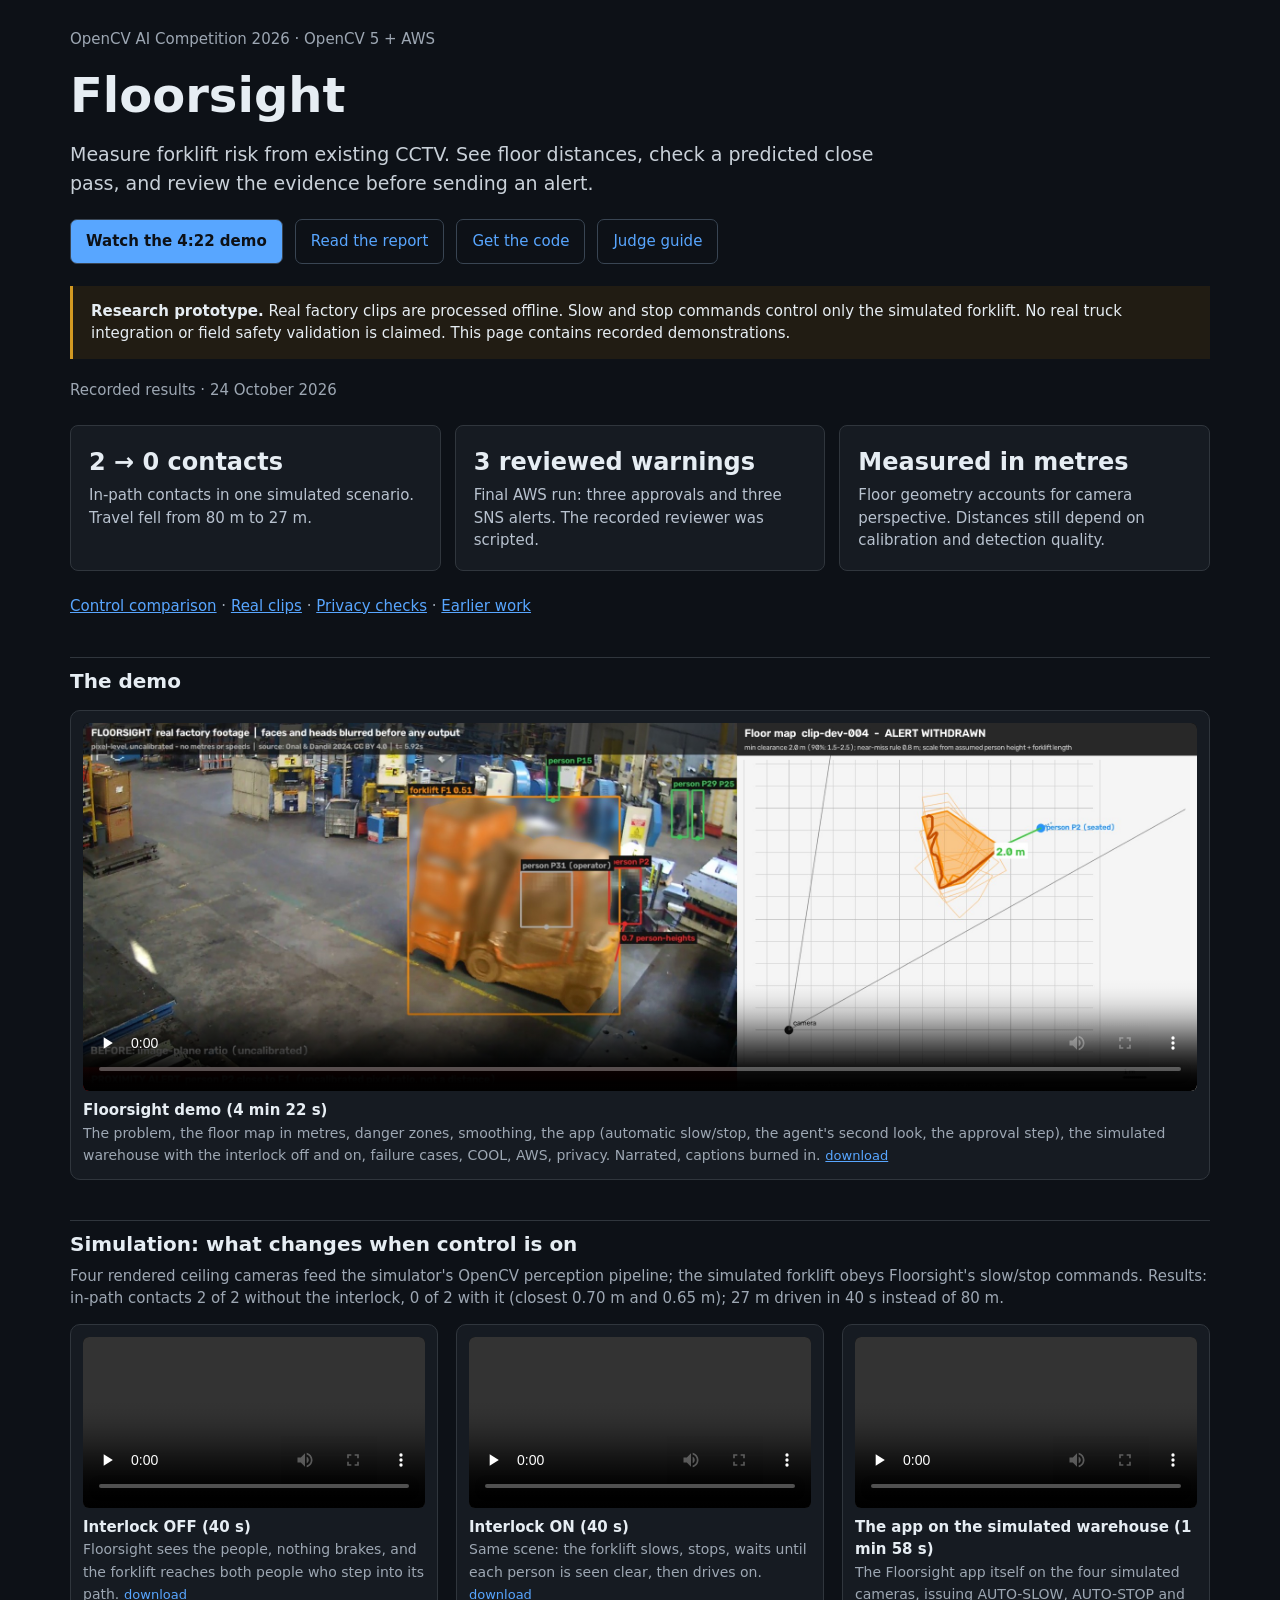
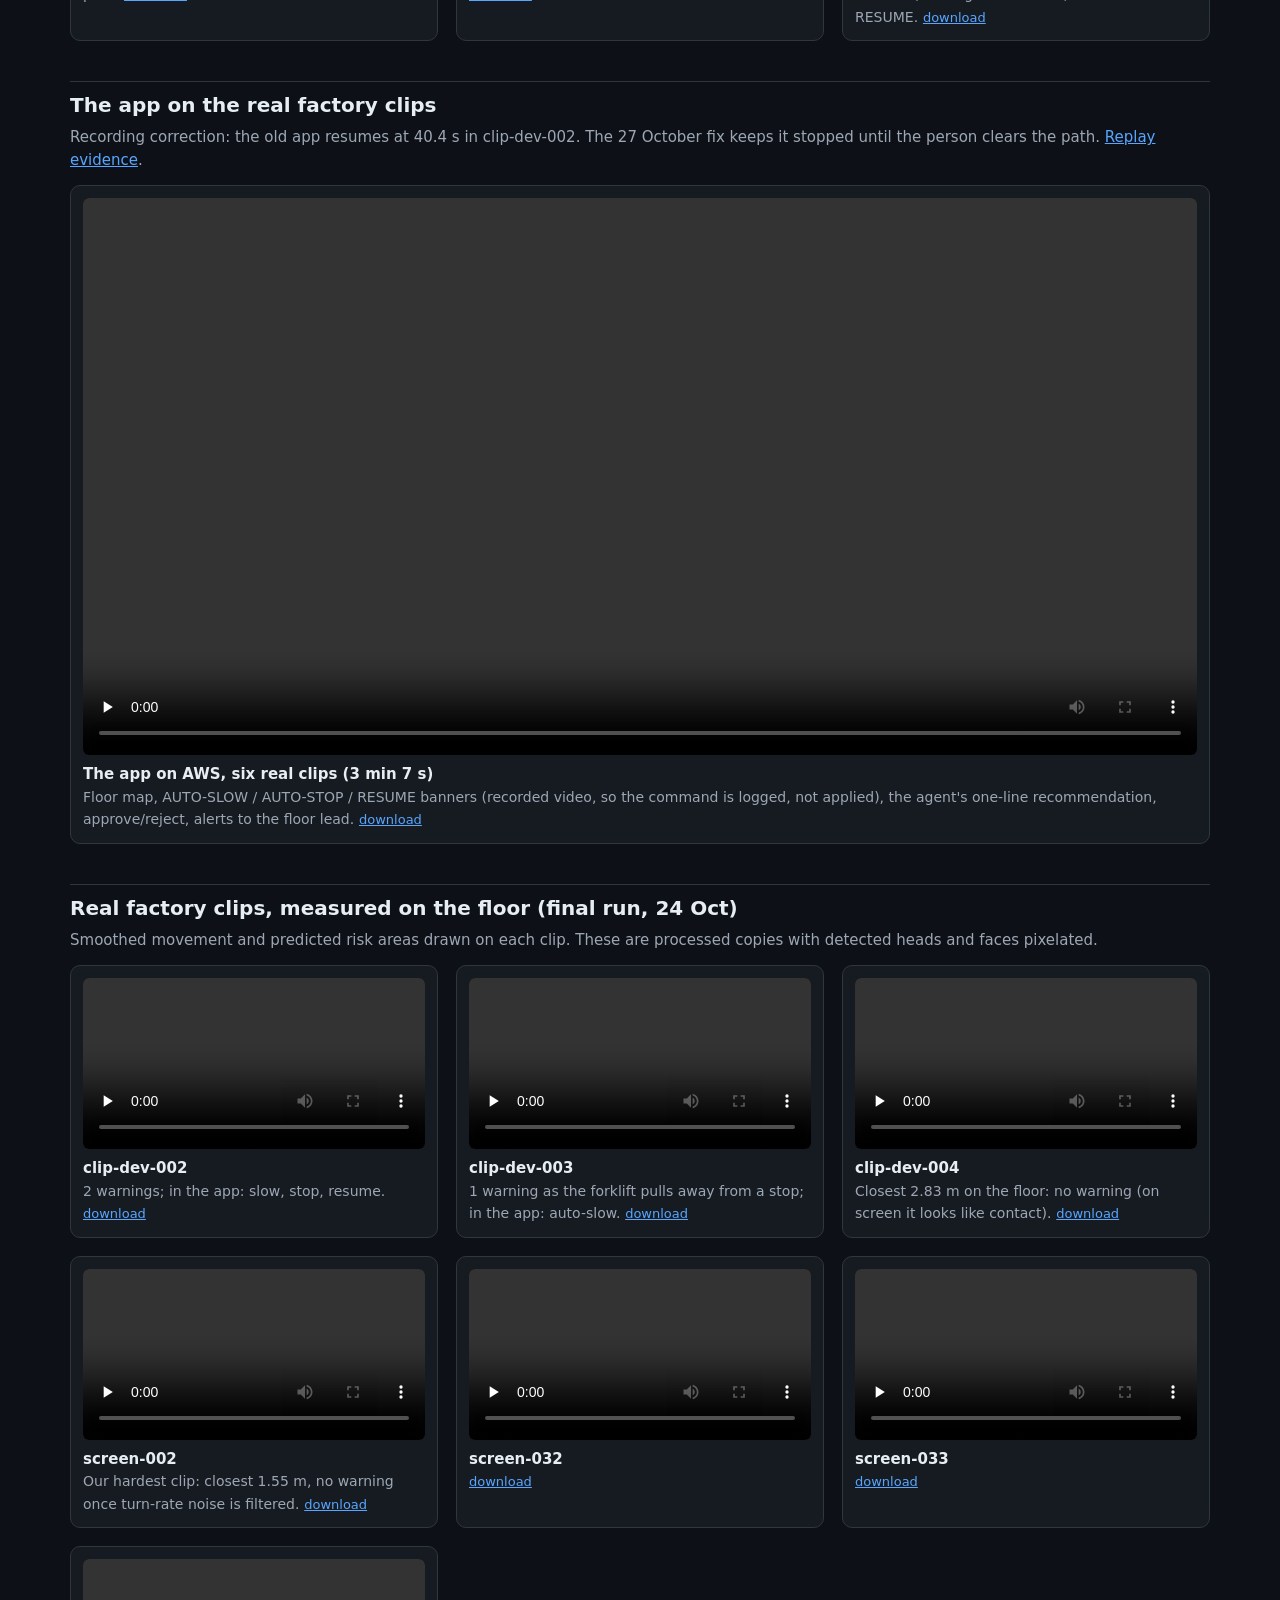
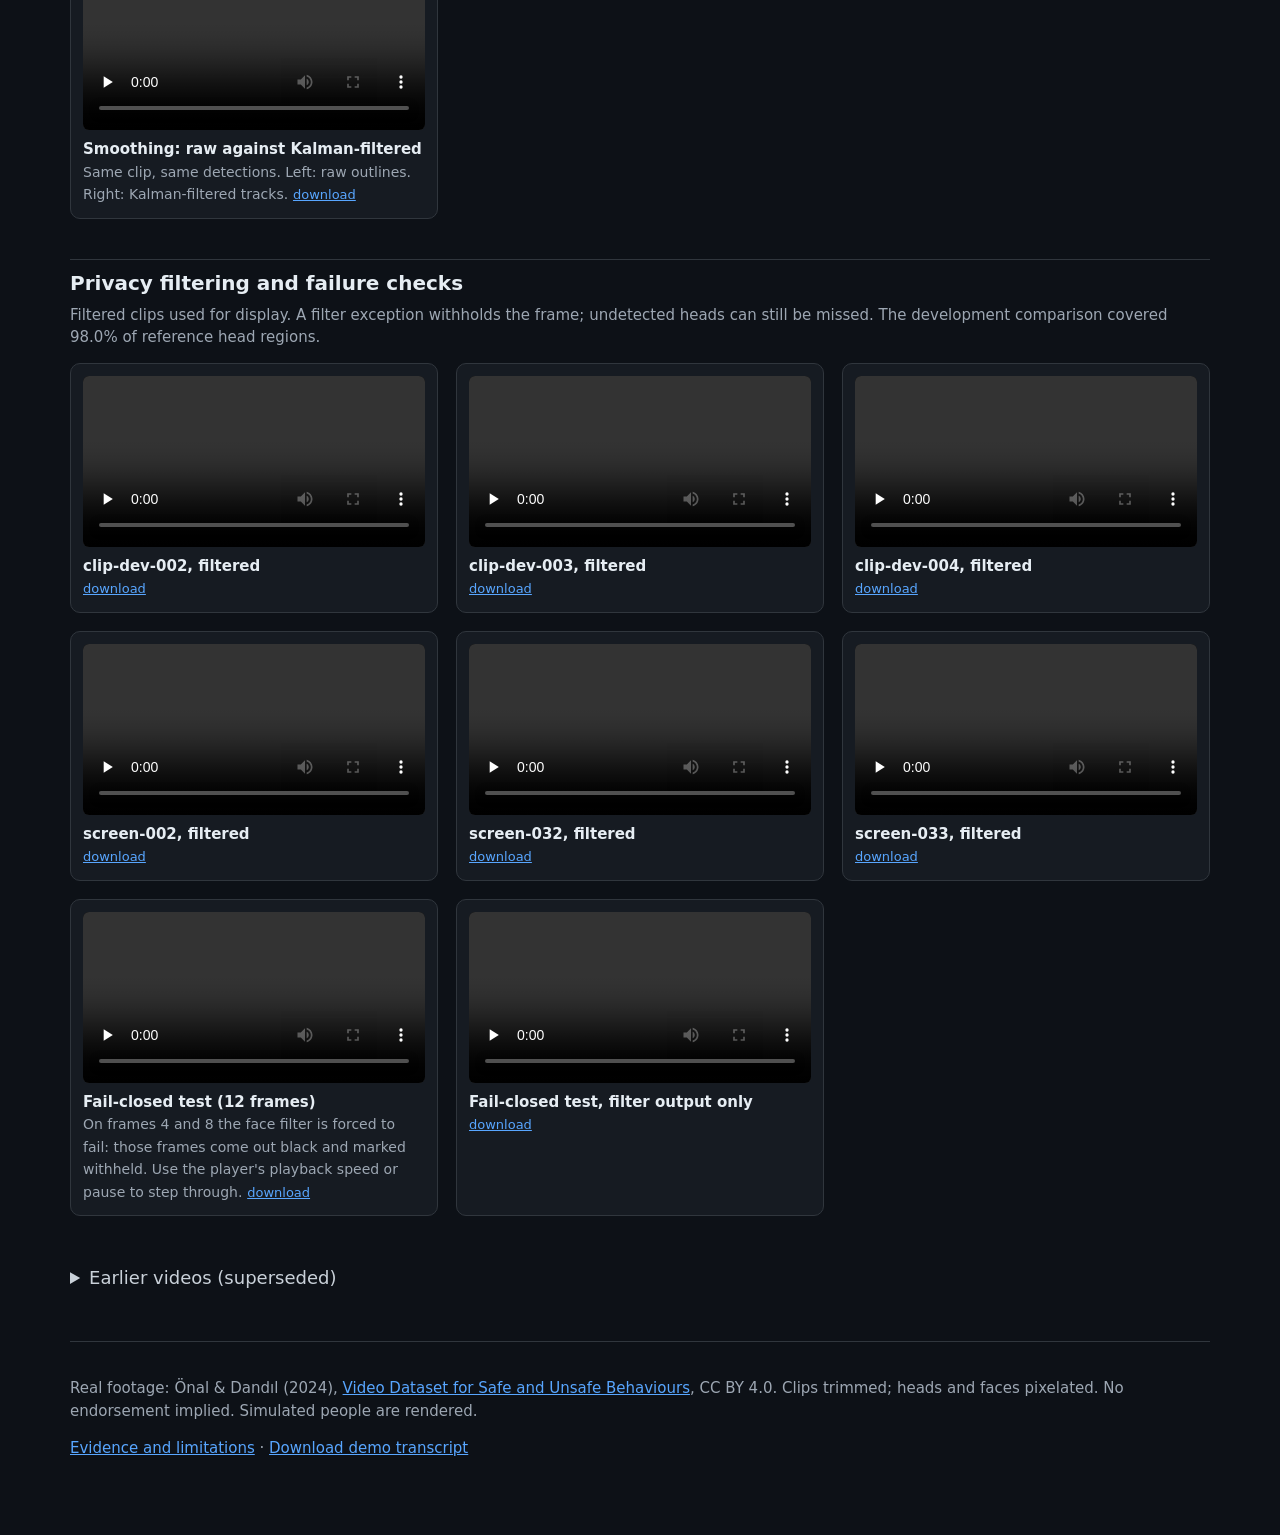
==== commit b72d5648: "Reconcile upstream review and record integrated validation" ====
--- a/index.html
+++ b/index.html
@@ -46,6 +46,7 @@
 </nav>
 <p class="notice"><strong>Research prototype.</strong> Real factory clips are processed offline. Slow and stop commands control only the simulated forklift. No real truck integration or field safety validation is claimed. This page contains recorded demonstrations.</p>
 </header>
+<p class="lead">Recorded results · 24 October 2026</p>
 <section class="results" aria-label="Recorded results from 24 October">
 <div class="result"><strong>2 → 0 contacts</strong><p>In-path contacts in one simulated scenario. Travel fell from 80 m to 27 m.</p></div>
 <div class="result"><strong>3 reviewed warnings</strong><p>Final AWS run: three approvals and three SNS alerts. The recorded reviewer was scripted.</p></div>
@@ -57,7 +58,7 @@
 <div class="grid wide">
 <figure id="demo"><video aria-labelledby="demo-title" controls preload="none" playsinline poster="docs/report/figures/pixels-vs-floor-clip-dev-004.jpg" src="videos/floorsight-demo.mp4"><track kind="captions" src="videos/floorsight-demo.vtt" srclang="en" label="English"></video><figcaption><b id="demo-title">Floorsight demo (4 min 22 s)</b><span>The problem, the floor map in metres, danger zones, smoothing, the app (automatic slow/stop, the agent&#x27;s second look, the approval step), the simulated warehouse with the interlock off and on, failure cases, COOL, AWS, privacy. Narrated, captions burned in.</span> <a class="dl" href="videos/floorsight-demo.mp4" download>download</a></figcaption></figure>
 </div>
-<h2 id="simulation">Simulated warehouse: the forklift interlock in a closed loop</h2>
+<h2 id="simulation">Simulation: what changes when control is on</h2>
 <p class="lead">Four rendered ceiling cameras feed the simulator&#x27;s OpenCV perception pipeline; the simulated forklift obeys Floorsight&#x27;s slow/stop commands. Results: in-path contacts 2 of 2 without the interlock, 0 of 2 with it (closest 0.70 m and 0.65 m); 27 m driven in 40 s instead of 80 m.</p>
 <div class="grid">
 <figure id="sim-off"><video aria-labelledby="sim-off-title" controls preload="none" playsinline src="videos/simulator/interlock-off.mp4"></video><figcaption><b id="sim-off-title">Interlock OFF (40 s)</b><span>Floorsight sees the people, nothing brakes, and the forklift reaches both people who step into its path.</span> <a class="dl" href="videos/simulator/interlock-off.mp4" download>download</a></figcaption></figure>
@@ -65,11 +66,12 @@
 <figure id="app-sim"><video aria-labelledby="app-sim-title" controls preload="none" playsinline src="videos/app/app-simulator.webm"></video><figcaption><b id="app-sim-title">The app on the simulated warehouse (1 min 58 s)</b><span>The Floorsight app itself on the four simulated cameras, issuing AUTO-SLOW, AUTO-STOP and RESUME.</span> <a class="dl" href="videos/app/app-simulator.webm" download>download</a></figcaption></figure>
 </div>
 <h2>The app on the real factory clips</h2>
+<p class="lead">Recording correction: the old app resumes at 40.4 s in clip-dev-002. The 27 October fix keeps it stopped until the person clears the path. <a href="https://github.com/tonystark101-debug/floorsight/blob/main/docs/receipts/interlock-replay-check-20261027.txt">Replay evidence</a>.</p>
 <div class="grid wide">
 <figure id="app-real"><video aria-labelledby="app-real-title" controls preload="none" playsinline src="videos/app/app-real-clips.webm"></video><figcaption><b id="app-real-title">The app on AWS, six real clips (3 min 7 s)</b><span>Floor map, AUTO-SLOW / AUTO-STOP / RESUME banners (recorded video, so the command is logged, not applied), the agent&#x27;s one-line recommendation, approve/reject, alerts to the floor lead.</span> <a class="dl" href="videos/app/app-real-clips.webm" download>download</a></figcaption></figure>
 </div>
 <h2 id="real-clips">Real factory clips, measured on the floor (final run, 24 Oct)</h2>
-<p class="lead">Kalman-smoothed tracks and forklift danger zones drawn on each clip. Heads and faces pixelated before anything was stored.</p>
+<p class="lead">Smoothed movement and predicted risk areas drawn on each clip. These are processed copies with detected heads and faces pixelated.</p>
 <div class="grid">
 <figure id="overlay-clip-dev-002"><video aria-labelledby="overlay-clip-dev-002-title" controls preload="none" playsinline src="videos/real-clips/clip-dev-002-overlay.mp4"></video><figcaption><b id="overlay-clip-dev-002-title">clip-dev-002</b><span>2 warnings; in the app: slow, stop, resume.</span> <a class="dl" href="videos/real-clips/clip-dev-002-overlay.mp4" download>download</a></figcaption></figure>
 <figure id="overlay-clip-dev-003"><video aria-labelledby="overlay-clip-dev-003-title" controls preload="none" playsinline src="videos/real-clips/clip-dev-003-overlay.mp4"></video><figcaption><b id="overlay-clip-dev-003-title">clip-dev-003</b><span>1 warning as the forklift pulls away from a stop; in the app: auto-slow.</span> <a class="dl" href="videos/real-clips/clip-dev-003-overlay.mp4" download>download</a></figcaption></figure>
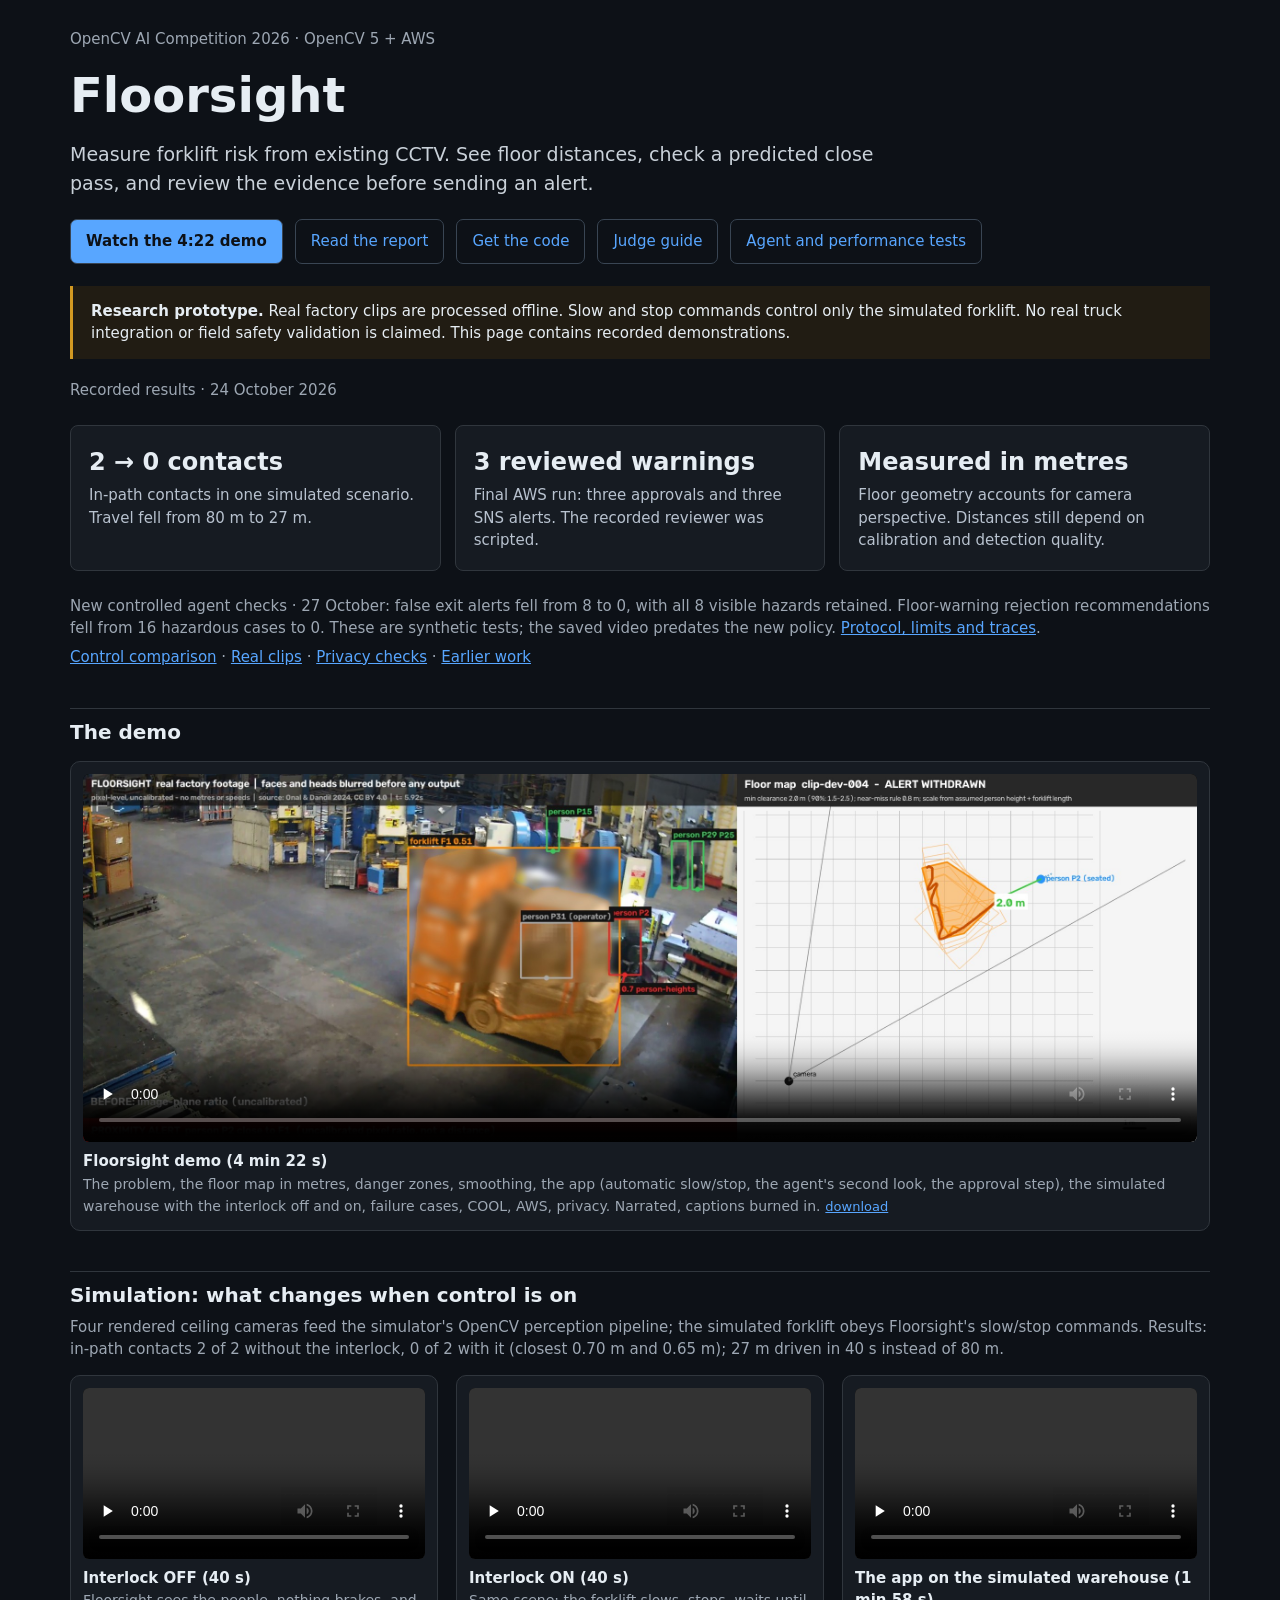
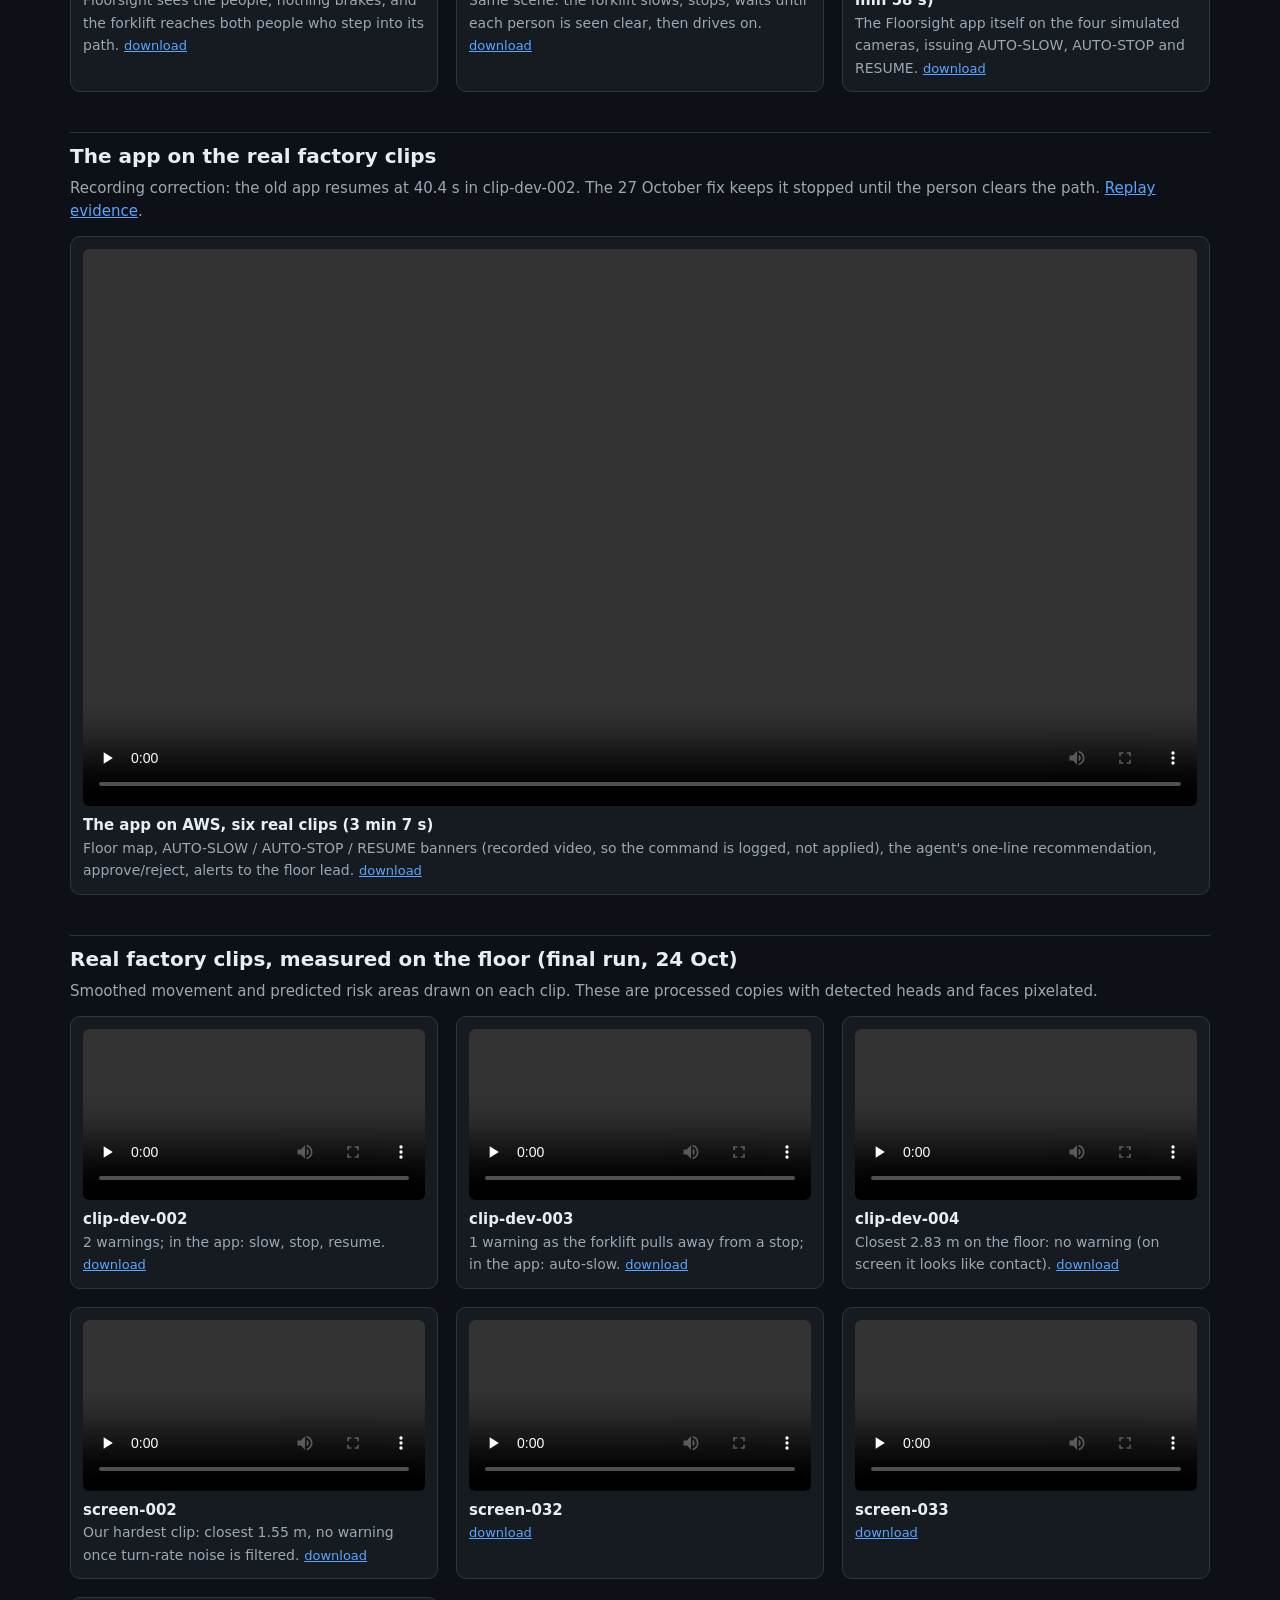
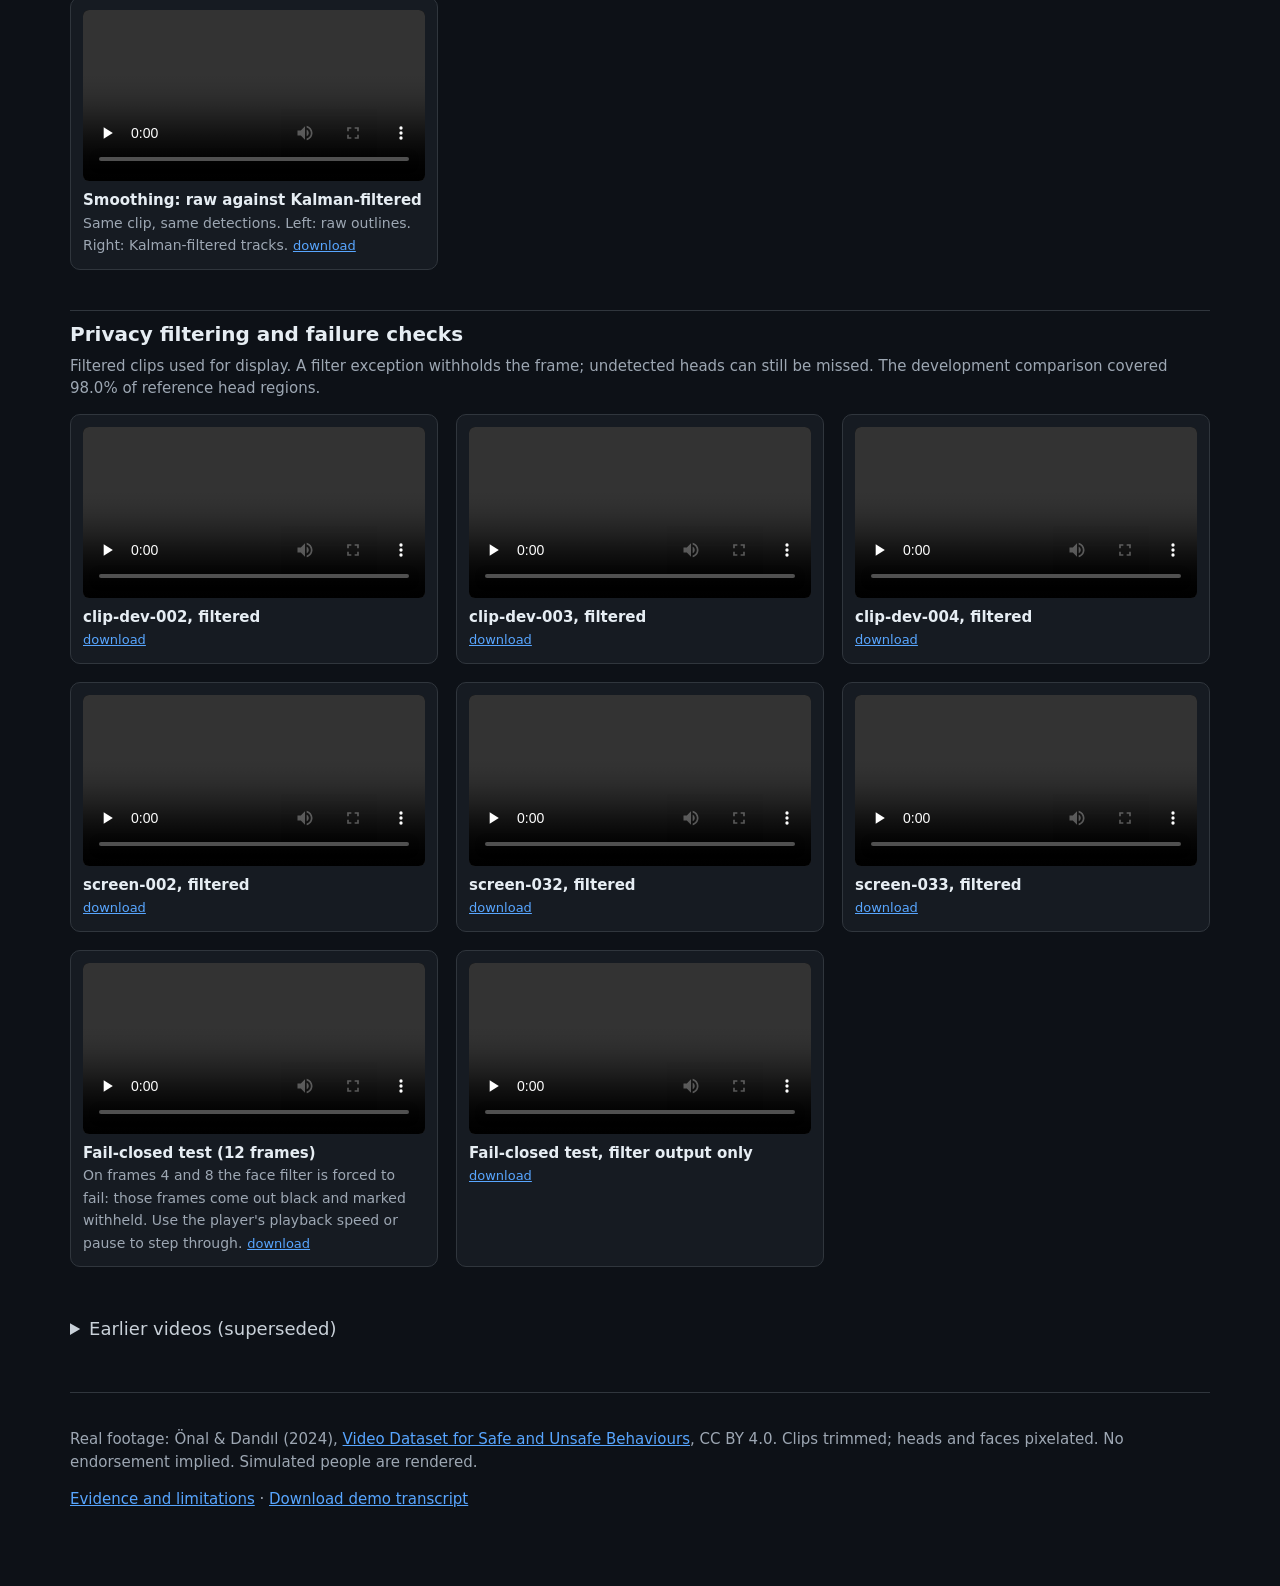
==== commit 246c6770: "Publish agent and Graviton evidence including failed performance trials" ====
--- a/index.html
+++ b/index.html
@@ -43,6 +43,7 @@
 <a href="https://github.com/tonystark101-debug/floorsight/blob/main/docs/TECHNICAL_REPORT.md">Read the report</a>
 <a href="https://github.com/tonystark101-debug/floorsight">Get the code</a>
 <a href="https://github.com/tonystark101-debug/floorsight/blob/main/docs/JUDGING.md">Judge guide</a>
+<a href="https://github.com/tonystark101-debug/floorsight/blob/main/docs/EVALUATION.md">Agent and performance tests</a>
 </nav>
 <p class="notice"><strong>Research prototype.</strong> Real factory clips are processed offline. Slow and stop commands control only the simulated forklift. No real truck integration or field safety validation is claimed. This page contains recorded demonstrations.</p>
 </header>
@@ -52,6 +53,7 @@
 <div class="result"><strong>3 reviewed warnings</strong><p>Final AWS run: three approvals and three SNS alerts. The recorded reviewer was scripted.</p></div>
 <div class="result"><strong>Measured in metres</strong><p>Floor geometry accounts for camera perspective. Distances still depend on calibration and detection quality.</p></div>
 </section>
+<p class="lead">New controlled agent checks · 27 October: false exit alerts fell from 8 to 0, with all 8 visible hazards retained. Floor-warning rejection recommendations fell from 16 hazardous cases to 0. These are synthetic tests; the saved video predates the new policy. <a href="https://github.com/tonystark101-debug/floorsight/blob/main/docs/EVALUATION.md">Protocol, limits and traces</a>.</p>
 <p class="lead"><a href="#simulation">Control comparison</a> · <a href="#real-clips">Real clips</a> · <a href="#privacy">Privacy checks</a> · <a href="#archive">Earlier work</a></p>
 <h2>The demo</h2>
 
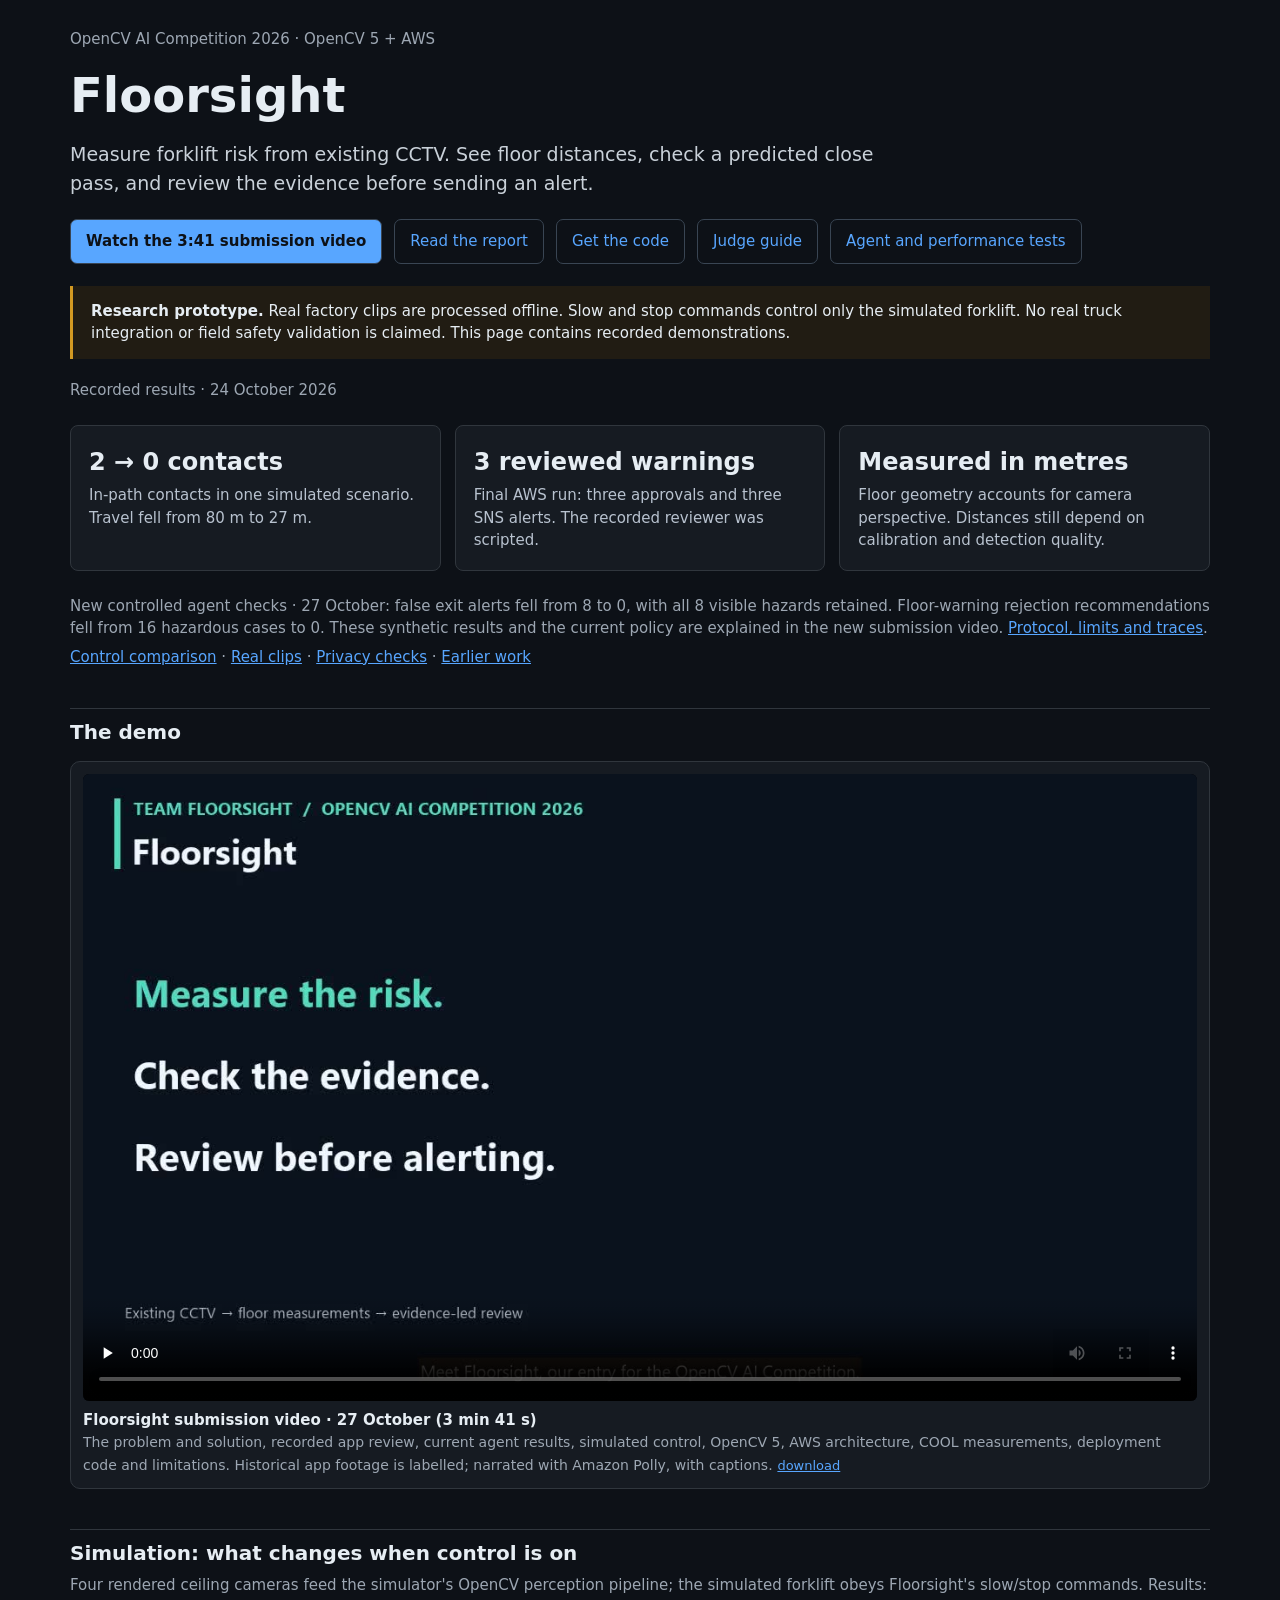
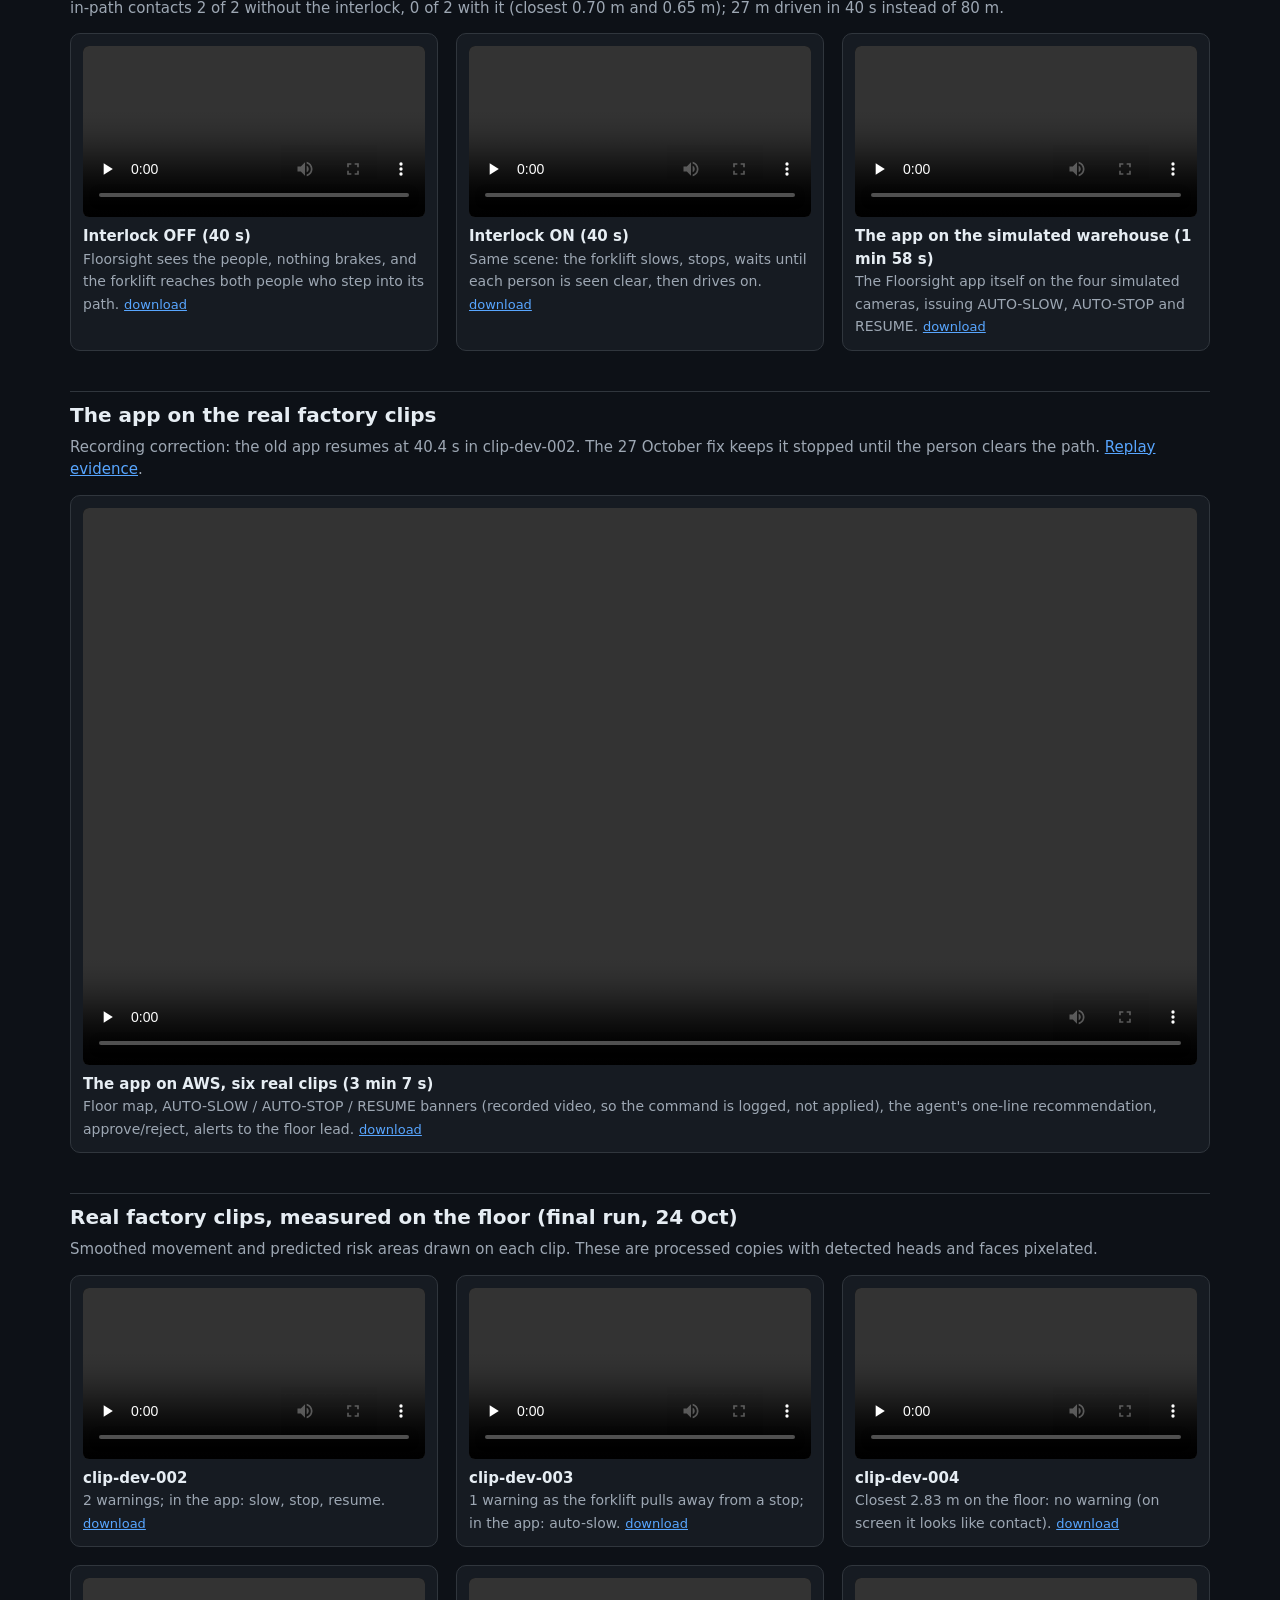
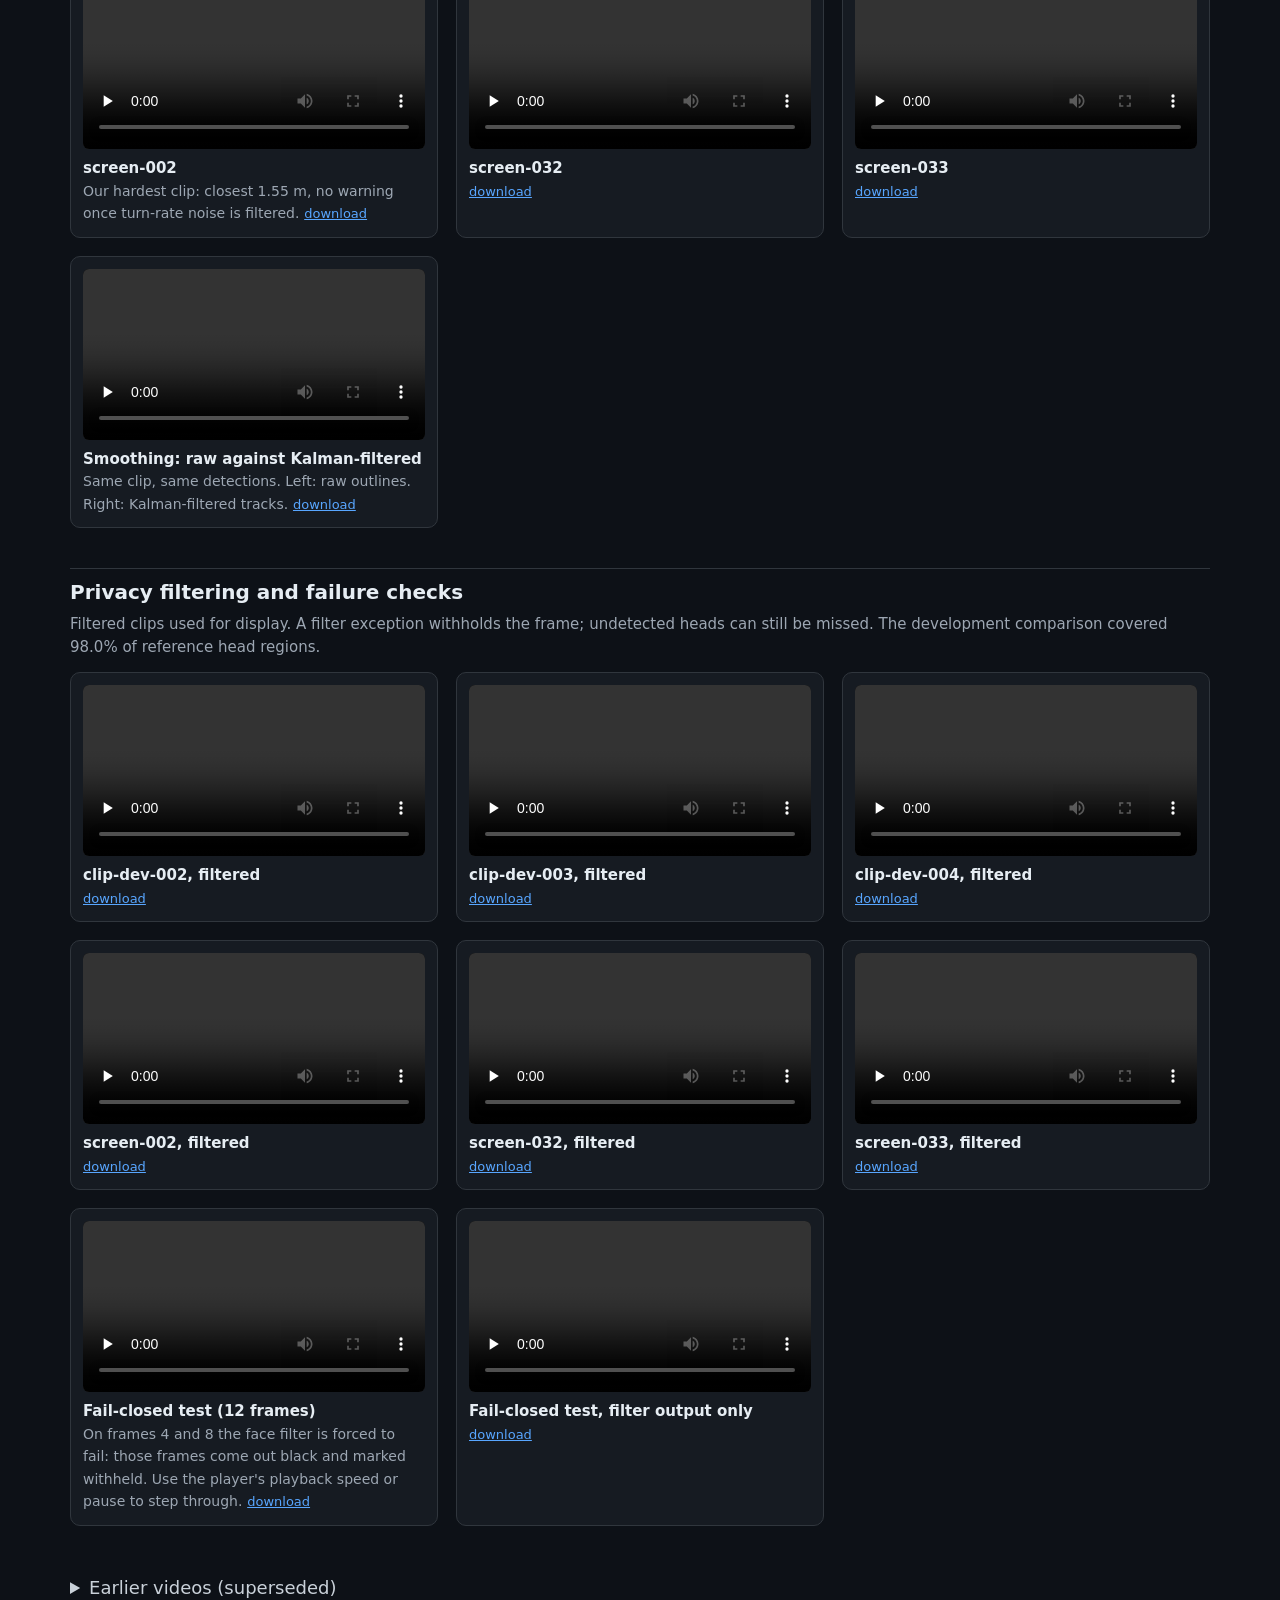
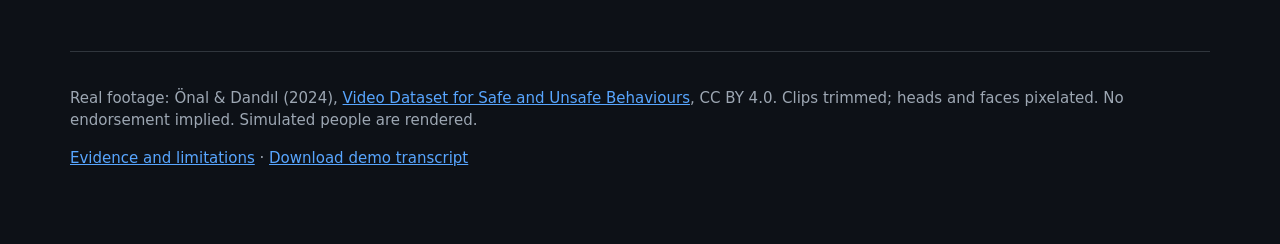
==== commit f74003e9: "Publish final submission video and judge-focused project and AWS guides" ====
--- a/index.html
+++ b/index.html
@@ -39,7 +39,7 @@
 <h1>Floorsight</h1>
 <p class="intro">Measure forklift risk from existing CCTV. See floor distances, check a predicted close pass, and review the evidence before sending an alert.</p>
 <nav aria-label="Project links">
-<a href="#demo">Watch the 4:22 demo</a>
+<a href="#demo">Watch the 3:41 submission video</a>
 <a href="https://github.com/tonystark101-debug/floorsight/blob/main/docs/TECHNICAL_REPORT.md">Read the report</a>
 <a href="https://github.com/tonystark101-debug/floorsight">Get the code</a>
 <a href="https://github.com/tonystark101-debug/floorsight/blob/main/docs/JUDGING.md">Judge guide</a>
@@ -53,12 +53,12 @@
 <div class="result"><strong>3 reviewed warnings</strong><p>Final AWS run: three approvals and three SNS alerts. The recorded reviewer was scripted.</p></div>
 <div class="result"><strong>Measured in metres</strong><p>Floor geometry accounts for camera perspective. Distances still depend on calibration and detection quality.</p></div>
 </section>
-<p class="lead">New controlled agent checks · 27 October: false exit alerts fell from 8 to 0, with all 8 visible hazards retained. Floor-warning rejection recommendations fell from 16 hazardous cases to 0. These are synthetic tests; the saved video predates the new policy. <a href="https://github.com/tonystark101-debug/floorsight/blob/main/docs/EVALUATION.md">Protocol, limits and traces</a>.</p>
+<p class="lead">New controlled agent checks · 27 October: false exit alerts fell from 8 to 0, with all 8 visible hazards retained. Floor-warning rejection recommendations fell from 16 hazardous cases to 0. These synthetic results and the current policy are explained in the new submission video. <a href="https://github.com/tonystark101-debug/floorsight/blob/main/docs/EVALUATION.md">Protocol, limits and traces</a>.</p>
 <p class="lead"><a href="#simulation">Control comparison</a> · <a href="#real-clips">Real clips</a> · <a href="#privacy">Privacy checks</a> · <a href="#archive">Earlier work</a></p>
 <h2>The demo</h2>
 
 <div class="grid wide">
-<figure id="demo"><video aria-labelledby="demo-title" controls preload="none" playsinline poster="docs/report/figures/pixels-vs-floor-clip-dev-004.jpg" src="videos/floorsight-demo.mp4"><track kind="captions" src="videos/floorsight-demo.vtt" srclang="en" label="English"></video><figcaption><b id="demo-title">Floorsight demo (4 min 22 s)</b><span>The problem, the floor map in metres, danger zones, smoothing, the app (automatic slow/stop, the agent&#x27;s second look, the approval step), the simulated warehouse with the interlock off and on, failure cases, COOL, AWS, privacy. Narrated, captions burned in.</span> <a class="dl" href="videos/floorsight-demo.mp4" download>download</a></figcaption></figure>
+<figure id="demo"><video aria-labelledby="demo-title" controls preload="none" playsinline poster="videos/floorsight-demo-poster.jpg" src="videos/floorsight-demo.mp4"><track kind="captions" src="videos/floorsight-demo.vtt" srclang="en" label="English"></video><figcaption><b id="demo-title">Floorsight submission video · 27 October (3 min 41 s)</b><span>The problem and solution, recorded app review, current agent results, simulated control, OpenCV 5, AWS architecture, COOL measurements, deployment code and limitations. Historical app footage is labelled; narrated with Amazon Polly, with captions.</span> <a class="dl" href="videos/floorsight-demo.mp4" download>download</a></figcaption></figure>
 </div>
 <h2 id="simulation">Simulation: what changes when control is on</h2>
 <p class="lead">Four rendered ceiling cameras feed the simulator&#x27;s OpenCV perception pipeline; the simulated forklift obeys Floorsight&#x27;s slow/stop commands. Results: in-path contacts 2 of 2 without the interlock, 0 of 2 with it (closest 0.70 m and 0.65 m); 27 m driven in 40 s instead of 80 m.</p>
@@ -96,6 +96,7 @@
 <figure id="fail-closed-filtered"><video aria-labelledby="fail-closed-filtered-title" controls preload="none" playsinline src="videos/real-clips/privacy-filtered/fail-closed-test-filtered.mp4"></video><figcaption><b id="fail-closed-filtered-title">Fail-closed test, filter output only</b> <a class="dl" href="videos/real-clips/privacy-filtered/fail-closed-test-filtered.mp4" download>download</a></figcaption></figure>
 </div>
 <details id="archive"><summary>Earlier videos (superseded)</summary>
+<p class="lead"><a href="videos/earlier/2026-10-24-submission-demo.mp4">24 October demo (4:22)</a>: preserved for reference; superseded by the 27 October submission video above.</p>
 <p class="lead">Superseded: some numbers in these were corrected later (for example, screen-002 no longer warns once the turn-rate noise is filtered). The final historical numbers are in the demo and <a href="https://github.com/tonystark101-debug/floorsight/blob/main/docs/TECHNICAL_REPORT.md">report</a>.</p>
 <div class="grid">
 <figure id="cameras-demo_001"><video aria-labelledby="cameras-demo_001-title" controls preload="none" playsinline src="videos/simulator/cameras-demo_001/cam1.mp4"></video><figcaption><b id="cameras-demo_001-title">17 Oct: simulated camera 1 (3 min)</b><span>The first simulated scenario, rendered.</span> <a class="dl" href="videos/simulator/cameras-demo_001/cam1.mp4" download>download</a></figcaption></figure>
